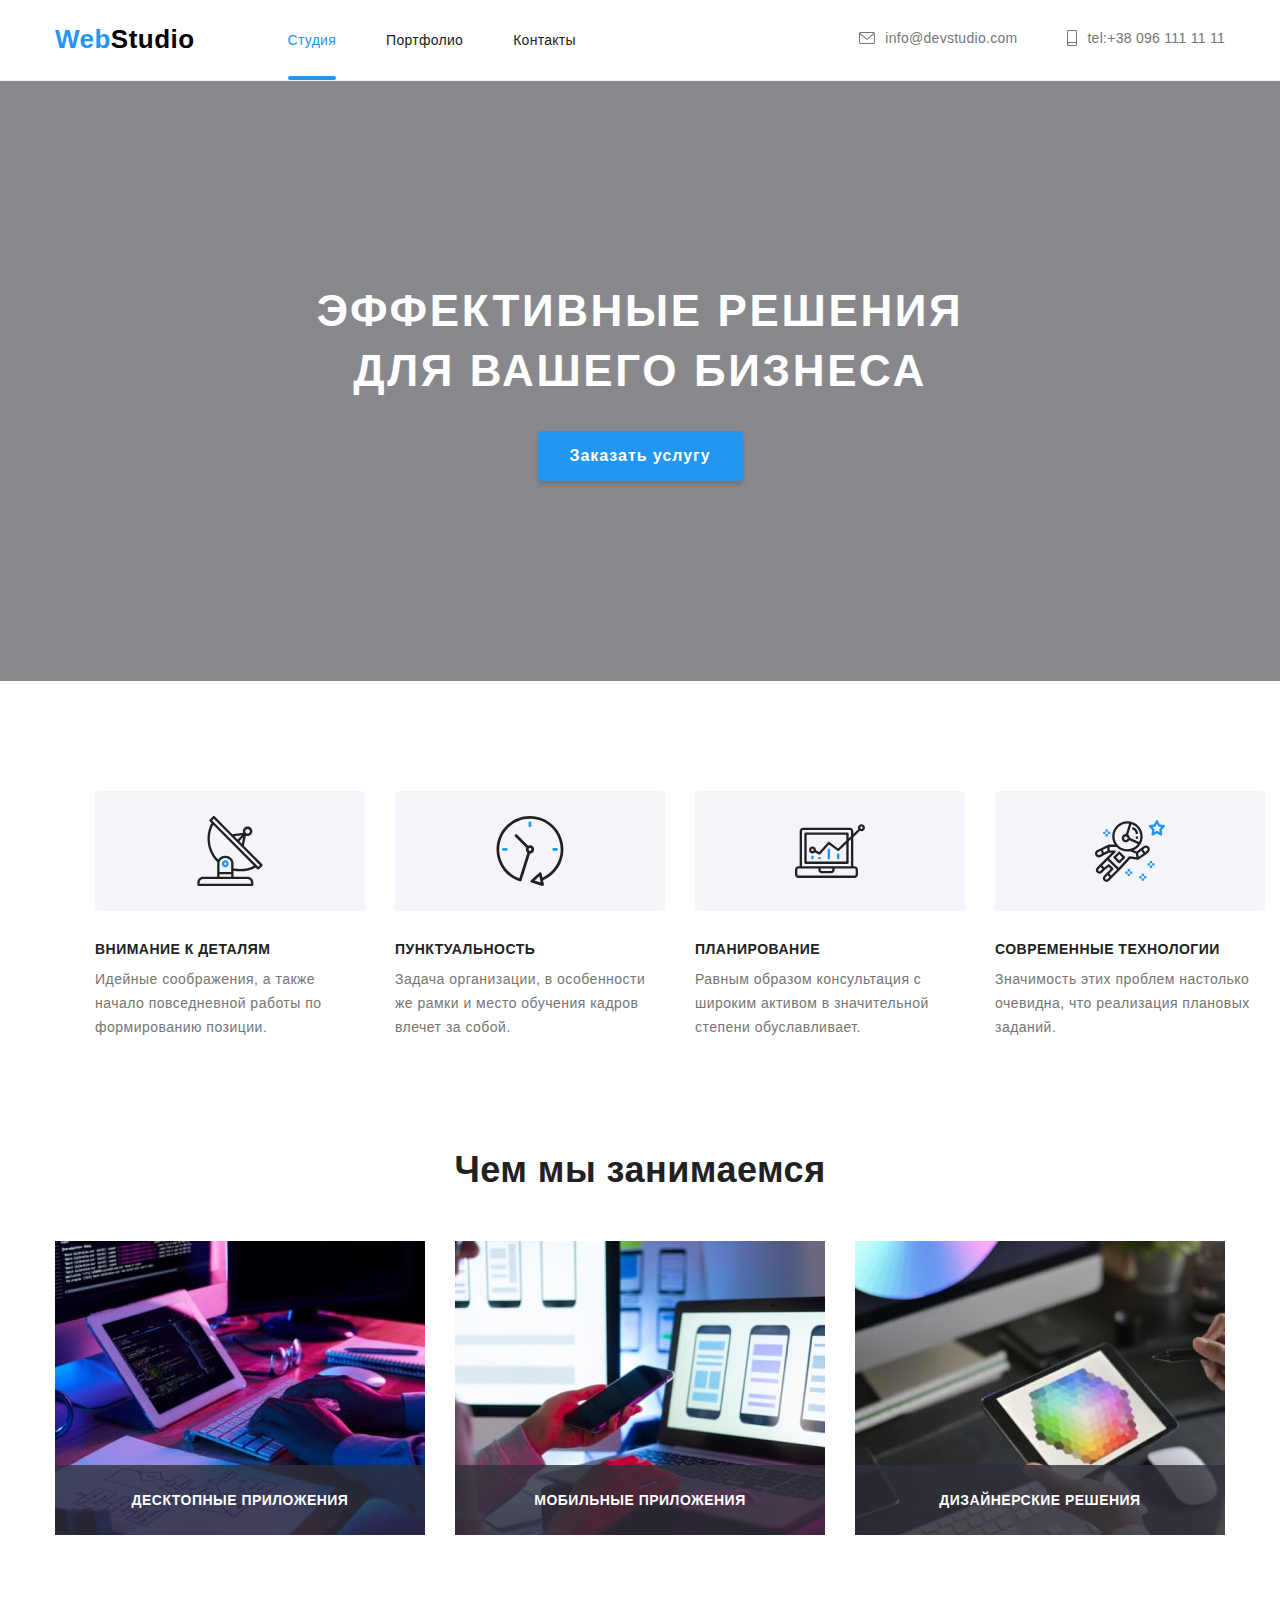
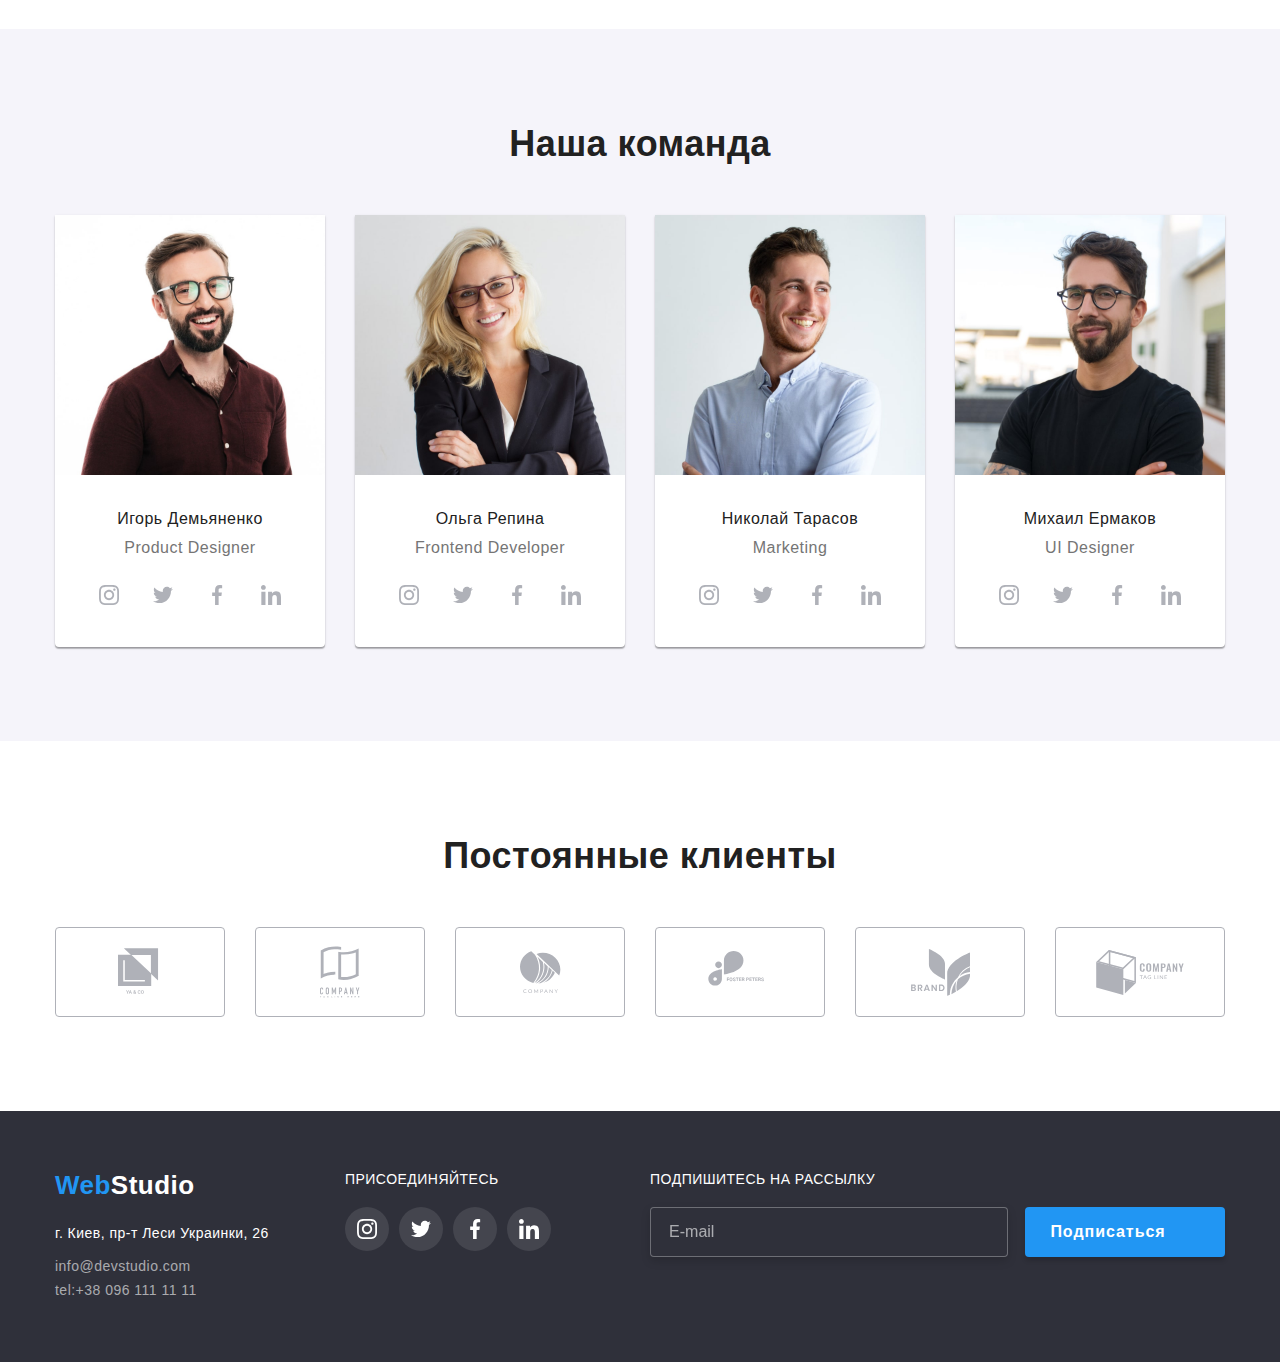
==== index.html @ be5fd486 "new repoz" ====
<!DOCTYPE html>
<html lang="ru">
<head>
    
    <meta charset="UTF-8">
    <meta name="viewport" content="width=device-width, initial-scale=1.0">
    <title>Document</title>
    <link rel="stylesheet" href="/css/main.min.css" />
    <link rel="stylesheet" href="https://cdnjs.com/libraries/modern-normalize" />
    <link rel="preconnect" href="https://fonts.gstatic.com">
    <link rel="preconnect" href="https://fonts.gstatic.com">
    <link href="https://fonts.googleapis.com/css2?family=Raleway:wght@700&family=Roboto:wght@400;500;700;900&display=swap"
        rel="stylesheet">
</head>
<body>
    <header>
        <!--Шапка сайта-->
        <div class="container main-nav">
        <nav class="nav">
        <a class="logo" href="index.html">Web<span class="logo__header">Studio</span></a>
            <ul class="nav__list">
                <li class="nav__item"> <a class="nav__link current" href="index.html">Студия</a> </li>
                <li class="nav__item"> <a class="nav__link" href="portfolio.html">Портфолио</a>  </li>
                <li class="nav__item"> <a class="nav__link" href="">Контакты</a> </li>
            </ul>
        </nav>
    
        <ul class="contacts__list">
            <li class="contacts__item"> 
                <a class="contacts__link" href="mailto:info@devstudio.com">
                  <svg class="contacts__icon" width="16" height="12">
                      <use href="images/symbol-defs.svg#icon-envelope"></use>
                  </svg>  
                    info@devstudio.com </a> 
            </li>

            <li class="contacts__item"> 
                <a class="contacts__link" href="tel:+380961111111"> 
                <svg class="contacts__icon" width="10" height="16">
                    <use href="images/symbol-defs.svg#icon-smartphone"></use>
                </svg>
                    tel:+38 096 111 11 11</a>
            </li>
        </ul>
        </div>
    </header>
<main>
    <!--блок герой-->
    <div class="overlay">
    <section class="hero__section" >
      <div class="container">
         <h1 class="hero__title"> Эффективные решения<br>для вашего бизнеса </h1>
        <button class="btn" type="button" data-modal-open> Заказать услугу </button>

        <!--Модальное окно-->

        <div class="backdrop is-hidden" data-modal>
            
            <div class="backdrop__modal">
                <button class="btn-close" type="button" data-modal-close>
                   <svg class="close-icon" width="30" height="30">
                       <use href="images/symbol-defs.svg#icon-close"></use>
                 </svg>
                </button>
            <form class="form__modal">
                <p class="form__title">Оставьте свои данные, мы вам перезвоним</p>

                <div class="form__field">
                    <label for="user_name" class="form__label">
                        <span class="text-label">Имя</span>
                    <div class="form-__svg">
                        <input type="text" name="username" id="user_name" class="form__input" />
                        <svg class="form__icon" width="18" height="18">
                             <use href="images/symbol-defs.svg#icon-person-black"></use>
                        </svg>
                    </div>
                    </label>
                </div>

                <div class="form__field">
                    <label for="user_phone" class="form__label">
                    <span class="text-label">Телефон</span>
                    <div class="form__svg">
                    <input type="tel" name="phone_number" id="user_phone" class="form__input" />
                        <svg class="form__icon" width="18" height="18">
                             <use href="images/symbol-defs.svg#icon-phone-black"></use>
                        </svg>
                    </div>
                    </label>
                </div>

                <div class="form__field">
                    <label for="user_email" class="form__label">
                        <span class="text-label">Почта</span>
                    <div class="form__svg">
                    <input type="email" name="email" id="user_email" class="form__input" />
                        <svg class="form__icon" width="18" height="18">
                            <use href="images/symbol-defs.svg#icon-email-black"></use>
                        </svg>
                    </div>
                    </label>

                </div>

                <div class="form__field" >
                    <label class="form__label">
                        <span class="text-label">Комментарий</span>
                    <textarea class="form__area" name="comment" placeholder="Введите текст"></textarea>
                    </label>
                </div>

                <div class="checkbox-form">
                    
                    <label class="check-label"> 
                    <input class="old-checkbox visually-hidden" type="checkbox" />
                    <div class="check-icon"></div>
                    Соглашаюсь с рассылкой и принимаю
                    <a class="link-agree" href="">Условия договора</a>
                    </label>
                </div>

                    <button class="btn-send" type="button">Отправить</button>
                    
            </form>
                
            </div>
            
        </div>


    </div>
    </section>
    </div>
    <section class="our-pluses__section">
        <!--Наши преимущества-->
        <div class="container">
        <h2 class="our-pluses__title visually-hidden">Наши преимущества</h2>
        <!--Нет на макете, будет потом скрыт-->
        <ul class="our-pluses__list">
            <li class="our-pluses__item">
               <div class="ground-of-icons">
                <svg class="icons-of-pluses">
                    <use href="images/symbol-defs.svg#icon-antenna-1"> </use>
                </svg>
            </div>
                <h3 class="our-pluses__title">Внимание к деталям</h3>
                <p class="our-pluses__description"> Идейные соображения, а также начало повседневной работы по формированию позиции. </p>
            </li>
            <li class="our-pluses__item">
                <div class="ground-of-icons">
                <svg class="icons-of-pluses">
                    <use href="images/symbol-defs.svg#icon-clock-1"> </use>
                </svg>
                </div>
                <h3 class="our-pluses__title">Пунктуальность</h3>
                <p class="our-pluses__description">Задача организации, в особенности же рамки и место обучения кадров влечет за собой.</p>
            </li>
            <li class="our-pluses__item">
                <div class="ground-of-icons">
                <svg class="icons-of-pluses">
                    <use href="images/symbol-defs.svg#icon-diagram-1"> </use>
                </svg>
                </div>
                <h3 class="our-pluses__title">Планирование</h3>
                <p class="our-pluses__description">Равным образом консультация с широким активом в значительной степени обуславливает.</p>
            </li>
            <li class="our-pluses__item">
                <div class="ground-of-icons">
                <svg class="icons-of-pluses">
                    <use href="images/symbol-defs.svg#icon-astronaut-1"> </use>
                </svg>
                </div>
                <h3 class="our-pluses__title">Современные технологии</h3>
                <p class="our-pluses__description">Значимость этих проблем настолько очевидна, что реализация плановых заданий.</p>
            </li>
        </ul>
        </div>
    </section>

    <!--Чем мы занимаемся-->
    <section class="we-do__block">
        <div class="container"> 
        <h2 class="we-do__title">Чем мы занимаемся</h2>
        <ul class="we-do__list">
            <li class="we-do__item">
                <div class="we-do__picture">
                <img src="images/box1-min.jpg" 
                alt="человек вводит алгоритм на планшете"
                width="370" />
                <p class="we-do__text">Десктопные приложения</p>
                </div>
            </li>
            <li class="we-do__item">
                <div class="we-do__picture">
                <img src="images/box2-min.jpg" 
                alt="человек держит смартфон"
                width="370" />
                <p class="we-do__text">Мобильные приложения</p>
                </div>
            </li>
            <li class="we-do__item">
                <div class="we-do__picture">
                <img src="images/box3-min.jpg" 
                alt="человек подбирает цветовую палитру на планшете"
                width="370" />
                <p class="we-do__text">Дизайнерские решения</p>
                </div>
            </li>
        </ul>
        </div>
    </section>

<!--Наша команда-->
    <section class="comands">
        <div class="container">
        <h2 class="comands__title">Наша команда</h2>
        <ul class="comands__list">
            <li class="comands__item">
                <div class="comands-card">
                <img 
                src="images/team_card1-min.jpg" 
                alt="сотрудник №1 мужчина в очках и в рубашке"
                width="270"/>
                <h3 class="comands-card__name">Игорь Демьяненко</h3>
                <p class="comands-card__profession">Product Designer</p>
                
              
                <ul class="team-link__list">
                    <li class="team-link__item">
                        <a class="team-link__link" href="">
                            <svg class="team-link__img">
                                <use href="images/symbol-defs.svg#icon-instagram-2"></use>
                            </svg>
                        </a>
                    </li>

                    <li class="team-link__item">
                        <a class="team-link__link" href="">
                            <svg class="team-link__img">
                                <use href="images/symbol-defs.svg#icon-twitter-1"></use>
                            </svg>
                        </a>

                    </li>

                    <li class="team-link__item">
                        <a class="team-link__link" href="">
                            <svg class="team-link__img">
                                <use href="images/symbol-defs.svg#icon-facebook-1"></use>
                            </svg>
                        </a>

                    </li>

                    <li class="team-link__item">
                        <a class="team-link__link" href="">
                            <svg class="team-link__img">
                                <use href="images/symbol-defs.svg#icon-linkedin-1"></use>
                            </svg>
                        </a>

                    </li>

                </ul>

              
                </div>
            </li>
            <li class="comands__item">
                <div class="comands-card">
                <img 
                src="images/team_card2-min.jpg" 
                alt="сотрудник №2 женщина в очках и в пиджаке" 
                width="270"/>
                <h3 class="comands-card__name">Ольга Репина</h3>
                <p class="comands-card__profession">Frontend Developer</p>

                <ul class="team-link__list">
                    <li class="team-link__item">
                        <a class="team-link__link" href="">
                            <svg class="team-link__img">
                                <use href="images/symbol-defs.svg#icon-instagram-2"></use>
                            </svg>
                        </a>
                    </li>
                
                    <li class="team-link__item">
                        <a class="team-link__link" href="">
                            <svg class="team-link__img">
                                <use href="images/symbol-defs.svg#icon-twitter-1"></use>
                            </svg>
                        </a>
                
                    </li>
                
                    <li class="team-link__item">
                        <a class="team-link__link" href="">
                            <svg class="team-link__img">
                                <use href="images/symbol-defs.svg#icon-facebook-1"></use>
                            </svg>
                        </a>
                
                    </li>
                
                    <li class="team-link__item">
                        <a class="team-link__link" href="">
                            <svg class="team-link__img">
                                <use href="images/symbol-defs.svg#icon-linkedin-1"></use>
                            </svg>
                        </a>
                
                    </li>
                
                </ul>

                </div>
            </li>
            <li class="comands__item">
                <div class="comands-card">
                <img 
                src="images/team_card3-min.jpg" 
                alt="сотрудник №3 мужчина в рубашке"
                width="270"/>           
                <h3 class="comands-card__name">Николай Тарасов</h3>
                <p class="comands-card__profession">Marketing</p>

                <ul class="team-link__list">
                    <li class="team-link__item">
                        <a class="team-link__link" href="">
                            <svg class="team-link__img">
                                <use href="images/symbol-defs.svg#icon-instagram-2"></use>
                            </svg>
                        </a>
                    </li>
                
                    <li class="team-link__item">
                        <a class="team-link__link" href="">
                            <svg class="team-link__img">
                                <use href="images/symbol-defs.svg#icon-twitter-1"></use>
                            </svg>
                        </a>
                
                    </li>
                
                    <li class="team-link__item">
                        <a class="team-link__link" href="">
                            <svg class="team-link__img">
                                <use href="images/symbol-defs.svg#icon-facebook-1"></use>
                            </svg>
                        </a>
                
                    </li>
                
                    <li class="team-link__item">
                        <a class="team-link__link" href="">
                            <svg class="team-link__img">
                                <use href="images/symbol-defs.svg#icon-linkedin-1"></use>
                            </svg>
                        </a>
                
                    </li>
                
                </ul>

                </div>
            </li>
            <li class="comands__item">
                <div class="comands-card">
                <img src="images/team_card4-min.jpg" 
                alt="сотрудник №4 мужчина в очках и в футболке"
                width="270"/>
                <h3 class="comands-card__name">Михаил Ермаков</h3>
                <p class="comands-card__profession">UI Designer</p>

                <ul class="team-link__list">
                    <li class="team-link__item">
                        <a class="team-link__link" href="">
                            <svg class="team-link__img">
                                <use href="images/symbol-defs.svg#icon-instagram-2"></use>
                            </svg>
                        </a>
                    </li>
                
                    <li class="team-link__item">
                        <a class="team-link__link" href="">
                            <svg class="team-link__img">
                                <use href="images/symbol-defs.svg#icon-twitter-1"></use>
                            </svg>
                        </a>
                
                    </li>
                
                    <li class="team-link__item">
                        <a class="team-link__link" href="">
                            <svg class="team-link__img">
                                <use href="images/symbol-defs.svg#icon-facebook-1"></use>
                            </svg>
                        </a>
                
                    </li>
                
                    <li class="team-link__item">
                        <a class="team-link__link" href="">
                            <svg class="team-link__img">
                                <use href="images/symbol-defs.svg#icon-linkedin-1"></use>
                            </svg>
                        </a>
                
                    </li>
                
                </ul>

                </div>
            </li>
        </ul>
        </div>
    </section>

<!--Постоянные клиенты-->

<section class="clients" >
    <div class="container">
    <h2 class="clients__title">Постоянные клиенты</h2> 
        <ul class="clients__list">
            <li class="clients__type">
                <a class="clients__link" href="">
                    <svg class="clients__icon" width="44.27" height="49.23">
                    <use href="images/symbol-defs.svg#icon-logo-1" ></use>
                    </svg>
                </a>
            </li>

            <li class="clients__type">
                <a class="clients__link" href="">
                    <svg class="clients__icon"  width="40" height="52">
                        <use href="images/symbol-defs.svg#icon-logo-2"></use>
                    </svg>
                </a>
            </li>

            <li class="clients__type">
                <a class="clients__link" href="">
                    <svg class="clients__icon" width="41" height="42.6">
                        <use href="images/symbol-defs.svg#icon-logo-3"></use>
                    </svg>
                </a>
            </li>

            <li class="clients__type">
                <a class="clients__link" href="">
                    <svg class="clients__icon" width="79.66" height="42.02">
                        <use href="images/symbol-defs.svg#icon-logo-4"></use>
                    </svg>
                </a>
            </li>

            <li class="clients__type">
                <a class="clients__link" href="">
                    <svg class="clients__icon" width="59" height="47">
                        <use href="images/symbol-defs.svg#icon-logo-5"></use>
                    </svg>
                </a>
            </li>

            <li class="clients__type">
                <a class="clients__link" href="">
                    <svg class="clients__icon" width="88.48" height="45.44">
                        <use href="images/symbol-defs.svg#icon-logo-6"></use>
                    </svg>
                </a>
            </li>
        </ul>
    </div>
</section>


</main>

<footer class="block-foot">
<div class="container">
    <div class="block-foot__general">
    <div class="block-foot__general1">
        <div class="footer-contacts">
        <a class="logo" href="index.html">Web<span class="logo__footer">Studio</span></a>
        <ul class="footer-contacts__list">
            <li>
            <address class="footer-contacts__address"> г. Киев, пр-т Леси Украинки, 26 </address>
            </li>
            <li> <a class="footer-contacts__item" href="mailto:info@devstudio.com"> info@devstudio.com </a> </li>
            <li> <a class="footer-contacts__item" href="tel:+380961111111"> tel:+38 096 111 11 11 </a> </li>
        </ul>
        </div>
    </div>
   
    <!--добавление блока соц. сети-->


    <div class="block-foot__general2">
    
        
        <h2 class="block-foot__title">Присоединяйтесь</h2>
        
        <ul class="block-foot__list">
            <li class="block-foot__item">
                <a class="block-foot__link" href="">
                <svg class="block-foot__img">
                    <use href="images/symbol-defs.svg#icon-instagram-2"></use>
                </svg>
                </a>
            </li>

            <li class="block-foot__item">
                <a class="block-foot__link" href="">
                <svg class="block-foot__img">
                    <use href="images/symbol-defs.svg#icon-twitter-1"></use>
                </svg>
                </a>
            </li>

            <li class="block-foot__item">
                <a class="block-foot__link"  href="">
                <svg class="block-foot__img">
                    <use href="images/symbol-defs.svg#icon-facebook-1"></use>
                </svg>
                </a>
            </li>

            <li class="block-foot__item">
                <a class="block-foot__link" href="">
                <svg class="block-foot__img">
                    <use href="images/symbol-defs.svg#icon-linkedin-1"></use>
                </svg>
                </a>
            </li>
        </ul>
    
    </div>
  
    <!--Добавление блока Подпишитесь на рассылку-->

    <div class="block-foot__general3">
        <h2 class="block-foot__title">Подпишитесь на рассылку</h2>
        <form>
            <label for="mail">
                <input class="block-foot__form" type="email" name="email" placeholder="E-mail"/>
            </label>
            <button class="foot-btn" type="button">Подписаться</button>
        </form>

    </div>


    </div>
</div>
</footer>
<script src="./js/modal.js"></script>   
</body>
</html>
---- css/main.min.css ----
/*! modern-normalize v1.0.0 | MIT License | https://github.com/sindresorhus/modern-normalize */*,*::before,*::after{-webkit-box-sizing:border-box;box-sizing:border-box}:root{-moz-tab-size:4;-o-tab-size:4;tab-size:4}html{line-height:1.15;-webkit-text-size-adjust:100%}body{margin:0}body{font-family:system-ui,-apple-system,"Segoe UI",Roboto,Helvetica,Arial,sans-serif,"Apple Color Emoji","Segoe UI Emoji"}hr{height:0;color:inherit}abbr[title]{-webkit-text-decoration:underline dotted;text-decoration:underline dotted}b,strong{font-weight:bolder}code,kbd,samp,pre{font-family:ui-monospace,
 SFMono-Regular,
 Consolas,
 'Liberation Mono',
 Menlo,
 monospace;font-size:1em}small{font-size:80%}sub,sup{font-size:75%;line-height:0;position:relative;vertical-align:baseline}sub{bottom:-0.25em}sup{top:-0.5em}table{text-indent:0;border-color:inherit}button,input,optgroup,select,textarea{font-family:inherit;font-size:100%;line-height:1.15;margin:0}button,select{text-transform:none}button,[type='button'],[type='reset'],[type='submit']{-webkit-appearance:button}::-moz-focus-inner{border-style:none;padding:0}:-moz-focusring{outline:1px dotted ButtonText}:-moz-ui-invalid{box-shadow:none}legend{padding:0}progress{vertical-align:baseline}::-webkit-inner-spin-button,::-webkit-outer-spin-button{height:auto}[type='search']{-webkit-appearance:textfield;outline-offset:-2px}::-webkit-search-decoration{-webkit-appearance:none}::-webkit-file-upload-button{-webkit-appearance:button;font:inherit}summary{display:list-item}@font-face{font-family:'Roboto';font-style:normal;font-weight:400;src:url("../fonts/roboto-v20-latin-regular.eot");src:local(""),url("../fonts/roboto-v20-latin-regular.eot?#iefix") format("embedded-opentype"),url("../fonts/roboto-v20-latin-regular.woff2") format("woff2"),url("../fonts/roboto-v20-latin-regular.woff") format("woff"),url("../fonts/roboto-v20-latin-regular.ttf") format("truetype"),url("../fonts/roboto-v20-latin-regular.svg#Roboto") format("svg")}@font-face{font-family:'Roboto';font-style:normal;font-weight:500;src:url("../fonts/roboto-v20-latin-500.eot");src:local(""),url("../fonts/roboto-v20-latin-500.eot?#iefix") format("embedded-opentype"),url("../fonts/roboto-v20-latin-500.woff2") format("woff2"),url("../fonts/roboto-v20-latin-500.woff") format("woff"),url("../fonts/roboto-v20-latin-500.ttf") format("truetype"),url("../fonts/roboto-v20-latin-500.svg#Roboto") format("svg")}@font-face{font-family:'Roboto';font-style:normal;font-weight:700;src:url("../fonts/roboto-v20-latin-700.eot");src:local(""),url("../fonts/roboto-v20-latin-700.eot?#iefix") format("embedded-opentype"),url("../fonts/roboto-v20-latin-700.woff2") format("woff2"),url("../fonts/roboto-v20-latin-700.woff") format("woff"),url("../fonts/roboto-v20-latin-700.ttf") format("truetype"),url("../fonts/roboto-v20-latin-700.svg#Roboto") format("svg")}@font-face{font-family:'Roboto';font-style:normal;font-weight:900;src:url("../fonts/roboto-v20-latin-900.eot");src:local(""),url("../fonts/roboto-v20-latin-900.eot?#iefix") format("embedded-opentype"),url("../fonts/roboto-v20-latin-900.woff2") format("woff2"),url("../fonts/roboto-v20-latin-900.woff") format("woff"),url("../fonts/roboto-v20-latin-900.ttf") format("truetype"),url("../fonts/roboto-v20-latin-900.svg#Roboto") format("svg")}@font-face{font-family:'Raleway';font-style:normal;font-weight:400;src:url("../fonts/raleway-v19-latin-regular.eot");src:local(""),url("../fonts/raleway-v19-latin-regular.eot?#iefix") format("embedded-opentype"),url("../fonts/raleway-v19-latin-regular.woff2") format("woff2"),url("../fonts/raleway-v19-latin-regular.woff") format("woff"),url("../fonts/raleway-v19-latin-regular.ttf") format("truetype"),url("../fonts/raleway-v19-latin-regular.svg#Raleway") format("svg")}@font-face{font-family:'Raleway';font-style:normal;font-weight:700;src:url("../fonts/raleway-v19-latin-700.eot");src:local(""),url("../fonts/raleway-v19-latin-700.eot?#iefix") format("embedded-opentype"),url("../fonts/raleway-v19-latin-700.woff2") format("woff2"),url("../fonts/raleway-v19-latin-700.woff") format("woff"),url("../fonts/raleway-v19-latin-700.ttf") format("truetype"),url("../fonts/raleway-v19-latin-700.svg#Raleway") format("svg")}.main-nav,.nav,.we-do__block .we-do__list,.comands__list,.team-link__list,.team-link__list .team-link__link,.clients .clients__link,.block-foot__list .block-foot__link{display:-webkit-box;display:-ms-flexbox;display:flex;-webkit-box-align:center;-ms-flex-align:center;align-items:center}.our-pluses__section__list,.we-do__block .we-do__list,.comands__list,.clients__list,.block-foot__list,.portfolio__section .studio-projects__list{margin:0;padding:0}body,.form__area::-webkit-input-placeholder,.block-foot__form::-webkit-input-placeholder{font-family:Roboto,sans-serif;font-style:normal;font-weight:normal}body,.form__area:-ms-input-placeholder,.block-foot__form:-ms-input-placeholder{font-family:Roboto,sans-serif;font-style:normal;font-weight:normal}body,.form__area::-ms-input-placeholder,.block-foot__form::-ms-input-placeholder{font-family:Roboto,sans-serif;font-style:normal;font-weight:normal}body,.form__area::placeholder,.block-foot__form::placeholder{font-family:Roboto,sans-serif;font-style:normal;font-weight:normal}.btn-send,.foot-btn{width:200px;height:50px;border-radius:4px;letter-spacing:0.06em;font-size:16px;line-height:30px}.team-link__list .team-link__img,.block-foot__list .block-foot__img{width:20px;height:20px}.we-do__block .we-do__title,.comands__title,.clients__title{font-weight:bold;font-size:36px;line-height:42px;text-align:center;color:#212121;margin:0;padding-bottom:50px}.block-foot__general2 .block-foot__title,.block-foot__general3 .block-foot__title{font-weight:normal;font-size:14px;line-height:16px;text-transform:uppercase;color:#fff;margin:0;padding-bottom:20px}body{background-color:#fff;color:#757575;letter-spacing:.03em;margin:0}.container{width:1200px;margin-left:auto;margin-right:auto;padding:0 15px;-webkit-box-sizing:border-box;box-sizing:border-box}.visually-hidden{position:absolute;clip:rect(0 0 0 0);width:1px;height:1px;margin:-1px}ul,a{list-style:none;text-decoration:none}header{border-bottom:1px solid #ececec}li{margin:0}img{display:blok;max-width:100%;height:auto}.logo,.logo__header,.logo__footer{font-family:Raleway,sans-serif;font-weight:bold;font-size:26px;color:#2196f3}.logo__header{color:#000}.logo__footer{color:#fff}.nav__list{display:-webkit-box;display:-ms-flexbox;display:flex;margin:0 0 0 93px;padding-left:0}.nav__list .nav__item:not(:last-child){margin-right:50px}.nav__list .nav__link{display:block;font-weight:500;font-size:14px;line-height:16px;letter-spacing:0.02em;color:#212121;padding:32px 0;-webkit-transition:-webkit-transform 250ms cubic-bezier(0.4, 0, 0.2, 1);transition:-webkit-transform 250ms cubic-bezier(0.4, 0, 0.2, 1);transition:transform 250ms cubic-bezier(0.4, 0, 0.2, 1);transition:transform 250ms cubic-bezier(0.4, 0, 0.2, 1), -webkit-transform 250ms cubic-bezier(0.4, 0, 0.2, 1);-webkit-transition-property:background-color;transition-property:background-color}.nav__list .nav__link:hover,.nav__list .nav__link:focus,.nav__list .nav__link:active,.nav__list .nav__link.current{color:#2196f3}.nav__link{display:inline-block;position:relative;text-decoration:none;-webkit-transition:-webkit-transform 250ms cubic-bezier(0.4, 0, 0.2, 1);transition:-webkit-transform 250ms cubic-bezier(0.4, 0, 0.2, 1);transition:transform 250ms cubic-bezier(0.4, 0, 0.2, 1);transition:transform 250ms cubic-bezier(0.4, 0, 0.2, 1), -webkit-transform 250ms cubic-bezier(0.4, 0, 0.2, 1);-webkit-transition-property:background-color;transition-property:background-color}.nav__link:hover::before,.nav__link:focus::before,.nav__link:active:before,.nav__link.current::before{display:block;position:absolute;content:"";width:100%;height:4px;top:76px;background:#2196f3;border-radius:2px}.contacts__list{display:-webkit-box;display:-ms-flexbox;display:flex;margin-left:auto;margin-top:0;margin-bottom:0}.contacts__list .contacts__link{display:-webkit-inline-box;display:-ms-inline-flexbox;display:inline-flex;-webkit-box-pack:center;-ms-flex-pack:center;justify-content:center;-webkit-box-align:center;-ms-flex-align:center;align-items:center}.contacts__list .contacts__icon{padding:0;margin-right:10px;fill:currentColor}.contacts__list .contacts__link{color:#757575;font-weight:500;font-size:14px;line-height:16px;letter-spacing:0.02em;-webkit-transition:-webkit-transform 250ms cubic-bezier(0.4, 0, 0.2, 1);transition:-webkit-transform 250ms cubic-bezier(0.4, 0, 0.2, 1);transition:transform 250ms cubic-bezier(0.4, 0, 0.2, 1);transition:transform 250ms cubic-bezier(0.4, 0, 0.2, 1), -webkit-transform 250ms cubic-bezier(0.4, 0, 0.2, 1);-webkit-transition-property:background-color;transition-property:background-color}.contacts__list .contacts__item+.contacts__item{margin-left:50px}.contacts__list .contacts__link:hover,.contacts__list .contacts__link:focus{color:#2196f3}.overlay{height:600px;max-width:1600px;margin-left:auto;margin-right:auto;background-color:#c4c4c4;background-image:-webkit-gradient(linear, left top, right top, from(rgba(47,48,58,0.4)), to(rgba(47,48,58,0.4))),url(images/img-min.jpg),url(images/img-overlay-min.jpg);background-image:linear-gradient(to right, rgba(47,48,58,0.4), rgba(47,48,58,0.4)),url(images/img-min.jpg),url(images/img-overlay-min.jpg);background-repeat:no-repeat;background-size:cover;background-position:center}.backdrop{position:fixed;top:0;left:0;width:100%;height:100%;background-color:rgba(0,0,0,0.2);opacity:1;z-index:1}.backdrop.is-hidden{opacity:0;pointer-events:none}.backdrop__modal{position:absolute;top:50%;left:50%;-webkit-transform:translate(-50%, -50%);transform:translate(-50%, -50%);margin:auto;padding:auto;width:528px;height:581px;background-color:#fff}.btn-close{float:right;padding:0;background-color:#fff;border:none;-webkit-transition:-webkit-transform 250ms cubic-bezier(0.4, 0, 0.2, 1);transition:-webkit-transform 250ms cubic-bezier(0.4, 0, 0.2, 1);transition:transform 250ms cubic-bezier(0.4, 0, 0.2, 1);transition:transform 250ms cubic-bezier(0.4, 0, 0.2, 1), -webkit-transform 250ms cubic-bezier(0.4, 0, 0.2, 1);-webkit-transition-property:fill;transition-property:fill}.btn-close .close-icon{margin-top:8px;margin-right:8px;background:#fff}.btn-close:focus,.btn-close:hover{fill:#2196f3;cursor:pointer}.form__title{width:448px;height:23px;font-weight:bold;font-size:20px;line-height:23px;text-align:center;color:#212121;margin:40px 40px 12px;padding:0}.form__field{display:inline-block;position:relative;padding:0;margin:0px 40px 10px;-webkit-transition:-webkit-transform 250ms cubic-bezier(0.4, 0, 0.2, 1);transition:-webkit-transform 250ms cubic-bezier(0.4, 0, 0.2, 1);transition:transform 250ms cubic-bezier(0.4, 0, 0.2, 1);transition:transform 250ms cubic-bezier(0.4, 0, 0.2, 1), -webkit-transform 250ms cubic-bezier(0.4, 0, 0.2, 1)}.form__label{display:block}.form__input{width:448px;height:40px;border:1px solid rgba(33,33,33,0.2);-webkit-box-sizing:border-box;box-sizing:border-box;border-radius:4px;-webkit-transition:-webkit-transform 250ms cubic-bezier(0.4, 0, 0.2, 1);transition:-webkit-transform 250ms cubic-bezier(0.4, 0, 0.2, 1);transition:transform 250ms cubic-bezier(0.4, 0, 0.2, 1);transition:transform 250ms cubic-bezier(0.4, 0, 0.2, 1), -webkit-transform 250ms cubic-bezier(0.4, 0, 0.2, 1);-webkit-transition-property:border;transition-property:border;padding-left:42px}.form__input:focus,.form__input:hover{border:1px solid #2196f3;outline:none}.form__input:focus+.form__icon,.form__input:hover+.form__icon,.form__icon:focus,.form__icon:hover{fill:#2196f3}.form__svg{position:relative}.form__icon{display:inline-block;position:absolute;top:50%;left:12px;-webkit-transform:translateY(-50% 50%);transform:translateY(-50% 50%);-webkit-transition:-webkit-transform 250ms cubic-bezier(0.4, 0, 0.2, 1);transition:-webkit-transform 250ms cubic-bezier(0.4, 0, 0.2, 1);transition:transform 250ms cubic-bezier(0.4, 0, 0.2, 1);transition:transform 250ms cubic-bezier(0.4, 0, 0.2, 1), -webkit-transform 250ms cubic-bezier(0.4, 0, 0.2, 1);-webkit-transition-property:fill;transition-property:fill}.text-label{width:25px;height:14px;font-size:12px;line-height:14px;letter-spacing:0.01em;color:#757575;float:left;padding-bottom:4px}.form__area{width:448px;height:120px;border:1px solid rgba(33,33,33,0.2);-webkit-box-sizing:border-box;box-sizing:border-box;border-radius:4px;resize:none;-webkit-transition:-webkit-transform 250ms cubic-bezier(0.4, 0, 0.2, 1);transition:-webkit-transform 250ms cubic-bezier(0.4, 0, 0.2, 1);transition:transform 250ms cubic-bezier(0.4, 0, 0.2, 1);transition:transform 250ms cubic-bezier(0.4, 0, 0.2, 1), -webkit-transform 250ms cubic-bezier(0.4, 0, 0.2, 1);-webkit-transition-property:border;transition-property:border}.form__area:hover,.form__area:focus{border:1px solid #2196f3;outline:none}.form__area::-webkit-input-placeholder{width:416px;height:96px;padding-top:12px;padding-left:16px;font-size:12px;line-height:14px;letter-spacing:0.01em;color:rgba(117,117,117,0.5)}.form__area:-ms-input-placeholder{width:416px;height:96px;padding-top:12px;padding-left:16px;font-size:12px;line-height:14px;letter-spacing:0.01em;color:rgba(117,117,117,0.5)}.form__area::-ms-input-placeholder{width:416px;height:96px;padding-top:12px;padding-left:16px;font-size:12px;line-height:14px;letter-spacing:0.01em;color:rgba(117,117,117,0.5)}.form__area::placeholder{width:416px;height:96px;padding-top:12px;padding-left:16px;font-size:12px;line-height:14px;letter-spacing:0.01em;color:rgba(117,117,117,0.5)}.checkbox-form{position:relative;margin-top:20px;margin-bottom:30px}.check-label{display:inline-block;font-size:14px;line-height:24px;color:#757575;margin-left:18px}.link-agree{font-size:14px;line-height:24px;-webkit-text-decoration-line:underline;text-decoration-line:underline;color:#2196f3}.check-icon{display:inline-block;width:16px;height:15px;border:2px solid #212121;border-radius:2px;position:absolute;left:0px;top:50%;-webkit-transform:translateY(-50%);transform:translateY(-50%);margin-left:44px;cursor:pointer}.old-checkbox:checked+.check-icon{border:2px solid #2196f3;background-color:#2196f3;background-image:url("/images/icon-check.svg");background-size:contain;background-repeat:no-repeat;background-origin:border-box}.old-checkbox:checked ~ .form-field{-webkit-transform:translateX(20px);transform:translateX(20px)}.btn-send{margin-bottom:40px;font-weight:bold;color:#fff;background:#2196f3;-webkit-box-shadow:0px 4px 4px rgba(0,0,0,0.15);box-shadow:0px 4px 4px rgba(0,0,0,0.15);border:none;-webkit-transition:-webkit-transform 250ms cubic-bezier(0.4, 0, 0.2, 1);transition:-webkit-transform 250ms cubic-bezier(0.4, 0, 0.2, 1);transition:transform 250ms cubic-bezier(0.4, 0, 0.2, 1);transition:transform 250ms cubic-bezier(0.4, 0, 0.2, 1), -webkit-transform 250ms cubic-bezier(0.4, 0, 0.2, 1);-webkit-transition-property:cursor;transition-property:cursor}.btn-send:focus,.btn-send:hover{cursor:pointer}.hero__section{text-align:center;-webkit-box-align:center;-ms-flex-align:center;align-items:center;padding-top:200px;padding-bottom:200px}.hero__section .hero__title{font-weight:900;font-size:44px;line-height:60px;letter-spacing:0.06em;text-transform:uppercase;color:#fff;text-align:center;-webkit-box-align:center;-ms-flex-align:center;align-items:center;margin:0}.btn{font-weight:bold;font-size:16px;line-height:30px;display:inline-block;letter-spacing:0.06em;background-color:#2196f3;color:#fff;cursor:pointer;padding:10px 32px;margin-top:30px;margin-right:0;border-style:none;outline:none;-webkit-box-shadow:0px 4px 4px rgba(0,0,0,0.15);box-shadow:0px 4px 4px rgba(0,0,0,0.15);border-radius:4px}.our-pluses__section .our-pluses__list{display:-webkit-box;display:-ms-flexbox;display:flex}.our-pluses__section{padding:94px 0}.our-pluses__section .our-pluses__list .our-pluses__item:not(:last-child){margin-right:30px}.our-pluses__section__item{width:270px}.our-pluses__section .our-pluses__title{font-weight:bold;font-size:14px;line-height:16px;text-transform:uppercase;color:#212121;padding-bottom:10px;margin:0}.our-pluses__section .our-pluses__description{font-size:14px;line-height:24px;color:#757575;margin:0}.our-pluses__section .ground-of-icons{display:-webkit-inline-box;display:-ms-inline-flexbox;display:inline-flex;width:270px;height:120px;background-color:#f5f4fa;border-radius:4px;-webkit-box-align:center;-ms-flex-align:center;align-items:center;-webkit-box-pack:center;-ms-flex-pack:center;justify-content:center;margin-bottom:30px}.our-pluses__section .ground-of-icons .icons-of-pluses{width:70px;height:70px}.we-do__block{padding:0 0 94px 0}.we-do__block .we-do__list .we-do__item:not(:last-child){margin-right:30px}.we-do__block .we-do__picture{display:-webkit-box;display:-ms-flexbox;display:flex;position:relative;overflow:hidden}.we-do__block .we-do__picture>.we-do__text{position:absolute;bottom:0;left:0;margin:0;display:-webkit-inline-box;display:-ms-inline-flexbox;display:inline-flex;-webkit-box-pack:center;-ms-flex-pack:center;justify-content:center;-webkit-box-align:center;-ms-flex-align:center;align-items:center;width:370px;height:70px;font-weight:bold;font-size:14px;line-height:16px;text-align:center;text-transform:uppercase;background-color:rgba(47,48,58,0.8);color:#fff}.comands{display:-webkit-box;display:-ms-flexbox;display:flex;background-color:#f5f4fa;padding:94px 0}.comands .comands__list .comands__item:not(:last-child){margin-right:30px}.comands-card{background:#fff;-webkit-box-shadow:0px 1px 3px rgba(0,0,0,0.12),0px 1px 1px rgba(0,0,0,0.14),0px 2px 1px rgba(0,0,0,0.2);box-shadow:0px 1px 3px rgba(0,0,0,0.12),0px 1px 1px rgba(0,0,0,0.14),0px 2px 1px rgba(0,0,0,0.2);border-radius:0px 0px 4px 4px}.comands-card__name{font-weight:500;font-size:16px;line-height:19px;color:#212121;text-align:center;padding-top:30px;margin:0}.comands-card__profession{font-size:16px;line-height:19px;color:#757575;text-align:center;padding:10px 0 16px;margin:0}.team-link__list{-webkit-box-pack:center;-ms-flex-pack:center;justify-content:center;margin:0;padding:0 0 30px}.team-link__list .team-link__link{-webkit-box-pack:center;-ms-flex-pack:center;justify-content:center;width:44px;height:44px;background-color:#fff;-webkit-transition:-webkit-transform 250ms cubic-bezier(0.4, 0, 0.2, 1);transition:-webkit-transform 250ms cubic-bezier(0.4, 0, 0.2, 1);transition:transform 250ms cubic-bezier(0.4, 0, 0.2, 1);transition:transform 250ms cubic-bezier(0.4, 0, 0.2, 1), -webkit-transform 250ms cubic-bezier(0.4, 0, 0.2, 1)}.team-link__list .team-link__link:hover,.team-link__list .team-link__link:focus{background-color:#2196f3;border-radius:50%;-webkit-transition:-webkit-transform 250ms cubic-bezier(0.4, 0, 0.2, 1);transition:-webkit-transform 250ms cubic-bezier(0.4, 0, 0.2, 1);transition:transform 250ms cubic-bezier(0.4, 0, 0.2, 1);transition:transform 250ms cubic-bezier(0.4, 0, 0.2, 1), -webkit-transform 250ms cubic-bezier(0.4, 0, 0.2, 1);-webkit-transition-property:background-color;transition-property:background-color}.team-link__list .team-link__img{fill:#afb1b8;-webkit-transition:-webkit-transform 250ms cubic-bezier(0.4, 0, 0.2, 1);transition:-webkit-transform 250ms cubic-bezier(0.4, 0, 0.2, 1);transition:transform 250ms cubic-bezier(0.4, 0, 0.2, 1);transition:transform 250ms cubic-bezier(0.4, 0, 0.2, 1), -webkit-transform 250ms cubic-bezier(0.4, 0, 0.2, 1);-webkit-transition-property:background-color;transition-property:background-color}.team-link__list .team-link__link:hover .team-link__img,.team-link__list .team-link__link:focus .team-link__img{fill:#fff}.team-link__list .team-link__item:not(:last-child){margin-right:10px}.clients{padding-top:94px;padding-bottom:94px}.clients__list{display:-webkit-box;display:-ms-flexbox;display:flex;-webkit-box-pack:center;-ms-flex-pack:center;justify-content:center}.clients .clients__type:not(:last-child){margin-right:30px}.clients .clients__link{-webkit-box-pack:center;-ms-flex-pack:center;justify-content:center;width:170px;height:90px;border:1px solid #afb1b8;border-radius:4px;color:#afb1b8;-webkit-transition:-webkit-transform 250ms cubic-bezier(0.4, 0, 0.2, 1);transition:-webkit-transform 250ms cubic-bezier(0.4, 0, 0.2, 1);transition:transform 250ms cubic-bezier(0.4, 0, 0.2, 1);transition:transform 250ms cubic-bezier(0.4, 0, 0.2, 1), -webkit-transform 250ms cubic-bezier(0.4, 0, 0.2, 1);-webkit-transition-property:background-color;transition-property:background-color}.clients .clients__link:focus,.clients .clients__link:hover{color:#2196f3;border-color:#2196f3}.clients .clients__icon{fill:currentColor}.block-foot{background-color:#2f303a;padding-top:60px;padding-bottom:60px}.block-foot__general{display:-webkit-box;display:-ms-flexbox;display:flex;-webkit-box-pack:justify;-ms-flex-pack:justify;justify-content:space-between}.footer-contacts__list{margin:0;padding:20px 0 0}.footer-contacts__list .footer-contacts__address{font-style:normal;font-size:14px;line-height:24px;color:#fff;padding-bottom:9px}.footer-contacts__list .footer-contacts__item{font-size:14px;line-height:24px;color:rgba(255,255,255,0.6);padding-top:9px}.block-foot__general2{display:inline-block;margin-left:70px;-ms-flex-wrap:wrap;flex-wrap:wrap}.block-foot__list{display:-webkit-inline-box;display:-ms-inline-flexbox;display:inline-flex;-ms-flex-wrap:wrap;flex-wrap:wrap}.block-foot__list .block-foot__item:not(:last-child){margin-right:10px}.block-foot__list .block-foot__link{-webkit-box-pack:center;-ms-flex-pack:center;justify-content:center;height:44px;width:44px;border-radius:50%;background-color:rgba(255,255,255,0.1);-webkit-transition:-webkit-transform 250ms cubic-bezier(0.4, 0, 0.2, 1);transition:-webkit-transform 250ms cubic-bezier(0.4, 0, 0.2, 1);transition:transform 250ms cubic-bezier(0.4, 0, 0.2, 1);transition:transform 250ms cubic-bezier(0.4, 0, 0.2, 1), -webkit-transform 250ms cubic-bezier(0.4, 0, 0.2, 1);-webkit-transition-property:background-color;transition-property:background-color}.block-foot__list .block-foot__link:focus,.block-foot__list .block-foot__link:hover{background-color:#2196f3}.block-foot__list .block-foot__img{fill:#fff}.block-foot__general3{display:inline-block;margin-left:93px}.block-foot__form{width:358px;height:50px;border:1px solid rgba(255,255,255,0.3);-webkit-box-sizing:border-box;box-sizing:border-box;-webkit-filter:drop-shadow(0px 4px 4px rgba(0,0,0,0.15));filter:drop-shadow(0px 4px 4px rgba(0,0,0,0.15));border-radius:4px;background-color:#2f303a;color:rgba(255,255,255,0.3)}.block-foot__form::-webkit-input-placeholder{width:47px;height:20px;padding-top:15px;padding-left:16px;font-size:16px;line-height:20px;color:rgba(255,255,255,0.6)}.block-foot__form:-ms-input-placeholder{width:47px;height:20px;padding-top:15px;padding-left:16px;font-size:16px;line-height:20px;color:rgba(255,255,255,0.6)}.block-foot__form::-ms-input-placeholder{width:47px;height:20px;padding-top:15px;padding-left:16px;font-size:16px;line-height:20px;color:rgba(255,255,255,0.6)}.block-foot__form::placeholder{width:47px;height:20px;padding-top:15px;padding-left:16px;font-size:16px;line-height:20px;color:rgba(255,255,255,0.6)}.foot-btn{display:-webkit-inline-box;display:-ms-inline-flexbox;display:inline-flex;-webkit-box-align:center;-ms-flex-align:center;align-items:center;-webkit-box-pack:center;-ms-flex-pack:center;justify-content:center;background:#2196f3;-webkit-box-shadow:0px 4px 4px rgba(0,0,0,0.15);box-shadow:0px 4px 4px rgba(0,0,0,0.15);border:none;margin-left:12px;font-weight:bold;text-align:center;color:#fff}.foot-btn::after{content:"";width:24px;height:24px;margin-left:10px;background-image:url("images/icon-send.svg");background-size:contain}.btn-selection{display:-webkit-box;display:-ms-flexbox;display:flex;-webkit-box-pack:center;-ms-flex-pack:center;justify-content:center;margin:0 0 50px 0;padding:0;border-radius:4px}.btn-selection .btn-choice{font-family:Roboto,sans-serif;font-weight:500;font-size:16px;line-height:26px;display:inline-block;font-style:normal;text-align:center;color:#212121;background-color:#f5f4fa;cursor:pointer;border:0;outline:none;padding:6px 22px;border-radius:4px}.btn-selection .btn-choice:hover,.btn-selection .btn-choice:focus{color:#fff;background-color:#2196f3;-webkit-transition:-webkit-transform 250ms cubic-bezier(0.4, 0, 0.2, 1);transition:-webkit-transform 250ms cubic-bezier(0.4, 0, 0.2, 1);transition:transform 250ms cubic-bezier(0.4, 0, 0.2, 1);transition:transform 250ms cubic-bezier(0.4, 0, 0.2, 1), -webkit-transform 250ms cubic-bezier(0.4, 0, 0.2, 1)}.btn-selection .btn-selection__item:not(:last-child){margin-right:8px}.portfolio__section{padding:94px 0}.portfolio__section .studio-projects__list{display:-webkit-box;display:-ms-flexbox;display:flex;-ms-flex-wrap:wrap;flex-wrap:wrap}.portfolio__section .studio-projects__item{width:370px;margin-right:30px;margin-bottom:30px}.portfolio__section .studio-projects__item:nth-child(3n){margin-right:0}.portfolio__section .studio-projects__item:nth-last-child(-n+3){margin-bottom:0}.portfolio__section .studio-projects__link:hover,.portfolio__section .studio-projects__link:focus{display:block;-webkit-box-shadow:0px 4px 4px rgba(0,0,0,0.25);box-shadow:0px 4px 4px rgba(0,0,0,0.25);-webkit-transition:-webkit-transform 250ms cubic-bezier(0.4, 0, 0.2, 1);transition:-webkit-transform 250ms cubic-bezier(0.4, 0, 0.2, 1);transition:transform 250ms cubic-bezier(0.4, 0, 0.2, 1);transition:transform 250ms cubic-bezier(0.4, 0, 0.2, 1), -webkit-transform 250ms cubic-bezier(0.4, 0, 0.2, 1)}.portfolio__section .context-card{background:#fff;border-right:1px solid #eee;border-bottom:1px solid #eee;border-left:1px solid #eee;-webkit-box-sizing:border-box;box-sizing:border-box}.portfolio__section .card-overlay__decore{position:relative;overflow:hidden}.portfolio__section .card-overlay{position:absolute;top:0;left:0;display:-webkit-box;display:-ms-flexbox;display:flex;-webkit-transform:translateY(100%);transform:translateY(100%);-webkit-transition:-webkit-transform 250ms cubic-bezier(0.4, 0, 0.2, 1);transition:-webkit-transform 250ms cubic-bezier(0.4, 0, 0.2, 1);transition:transform 250ms cubic-bezier(0.4, 0, 0.2, 1);transition:transform 250ms cubic-bezier(0.4, 0, 0.2, 1), -webkit-transform 250ms cubic-bezier(0.4, 0, 0.2, 1);width:100%;height:100%;background:rgba(33,150,243,0.9);font-size:18px;line-height:28px;color:#fff;text-align:start}.portfolio__section .card-overlay__description{padding:63px 24px;margin:0}.portfolio__section .decor{padding:20px 24px}.portfolio__section .decor__name{font-weight:bold;font-size:18px;line-height:36px;letter-spacing:0.06em;color:#212121;margin:0}.portfolio__section .decor__type{font-size:16px;line-height:30px;color:#757575;margin:0}.portfolio__section .context-card:hover .card-overlay{-webkit-transform:translateY(0);transform:translateY(0);opacity:1;-webkit-transition:-webkit-transform 250ms cubic-bezier(0.4, 0, 0.2, 1);transition:-webkit-transform 250ms cubic-bezier(0.4, 0, 0.2, 1);transition:transform 250ms cubic-bezier(0.4, 0, 0.2, 1);transition:transform 250ms cubic-bezier(0.4, 0, 0.2, 1), -webkit-transform 250ms cubic-bezier(0.4, 0, 0.2, 1)}.portfolio__section .studio-projects__link:focus .card-overlay{-webkit-transform:translateY(0);transform:translateY(0);opacity:1;-webkit-transition:-webkit-transform 250ms cubic-bezier(0.4, 0, 0.2, 1);transition:-webkit-transform 250ms cubic-bezier(0.4, 0, 0.2, 1);transition:transform 250ms cubic-bezier(0.4, 0, 0.2, 1);transition:transform 250ms cubic-bezier(0.4, 0, 0.2, 1), -webkit-transform 250ms cubic-bezier(0.4, 0, 0.2, 1)}
/*# sourceMappingURL=main.min.css.map */
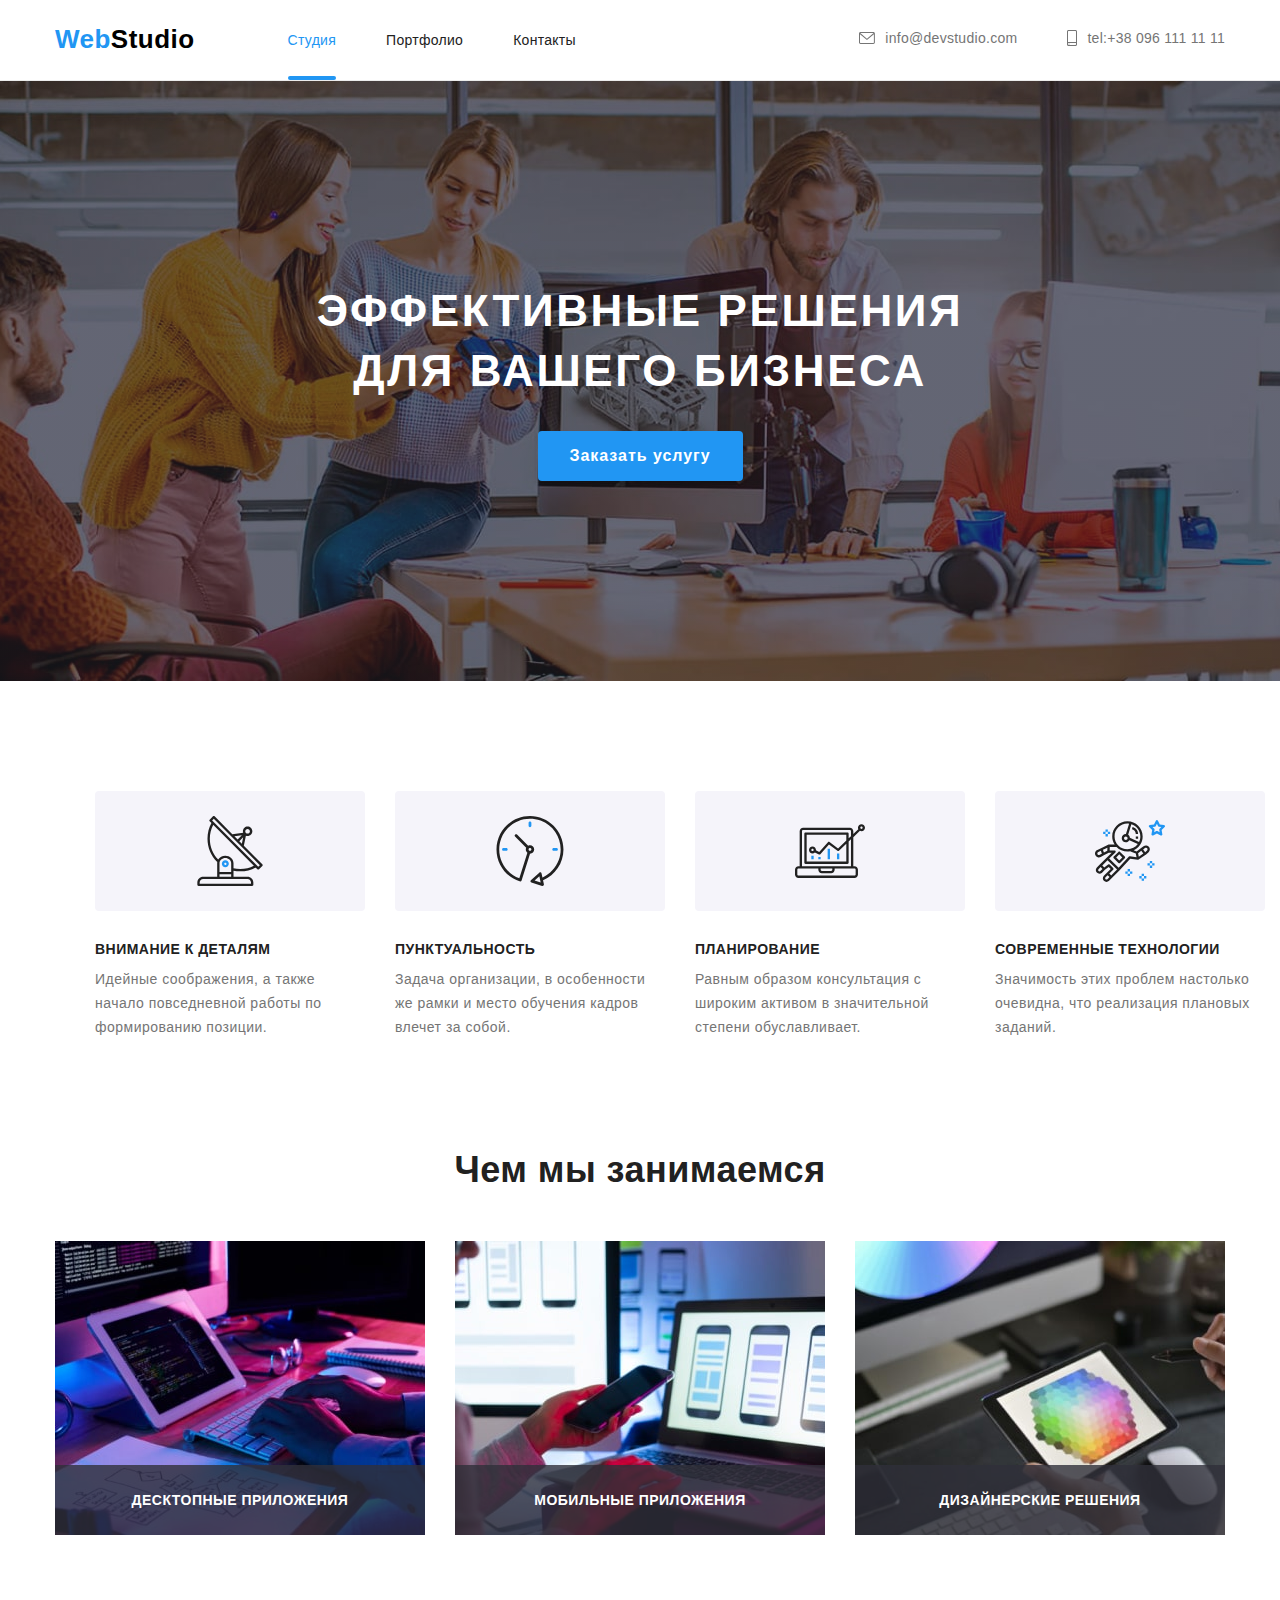
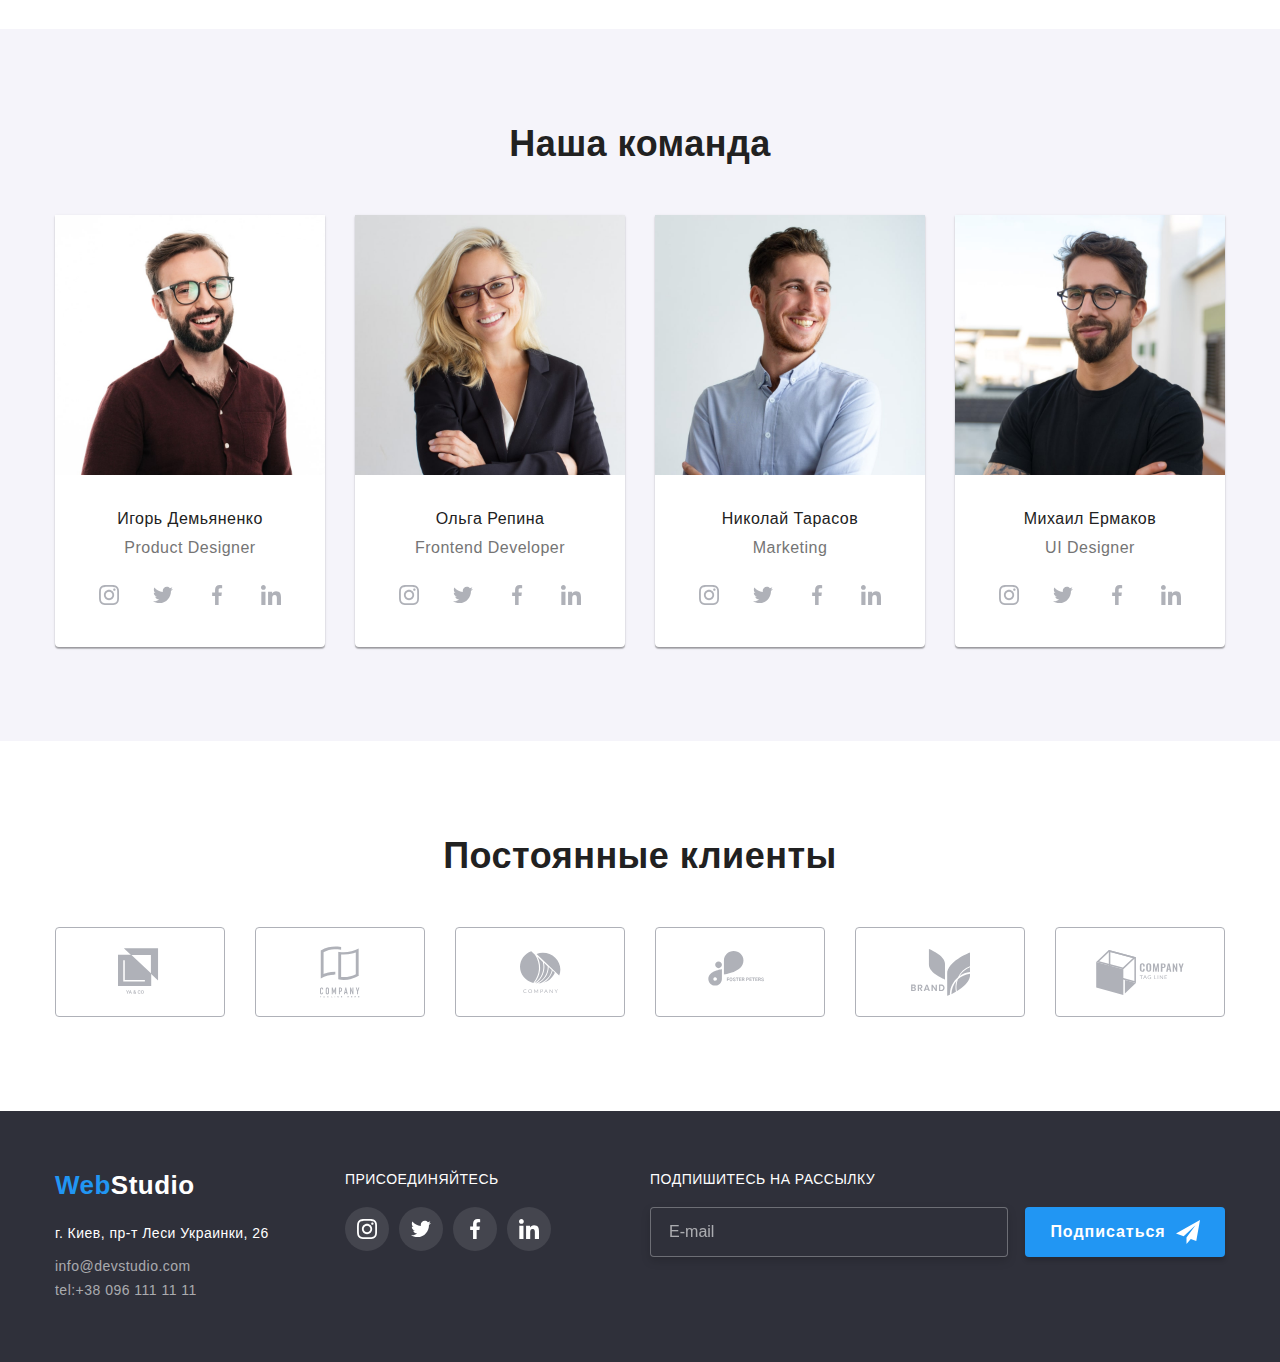
==== commit 19c9a010: "переподключила main.css" ====
--- a/index.html
+++ b/index.html
@@ -5,7 +5,7 @@
     <meta charset="UTF-8">
     <meta name="viewport" content="width=device-width, initial-scale=1.0">
     <title>Document</title>
-    <link rel="stylesheet" href="/css/main.min.css" />
+    <link rel="stylesheet" href="/css/main.css" />
     <link rel="stylesheet" href="https://cdnjs.com/libraries/modern-normalize" />
     <link rel="preconnect" href="https://fonts.gstatic.com">
     <link rel="preconnect" href="https://fonts.gstatic.com">
--- a/css/main.css
+++ b/css/main.css
@@ -0,0 +1,1467 @@
+/*! modern-normalize v1.0.0 | MIT License | https://github.com/sindresorhus/modern-normalize */
+/*
+Document
+========
+*/
+/**
+Use a better box model (opinionated).
+*/
+*,
+*::before,
+*::after {
+  -webkit-box-sizing: border-box;
+          box-sizing: border-box;
+}
+
+/**
+Use a more readable tab size (opinionated).
+*/
+:root {
+  -moz-tab-size: 4;
+  -o-tab-size: 4;
+     tab-size: 4;
+}
+
+/**
+1. Correct the line height in all browsers.
+2. Prevent adjustments of font size after orientation changes in iOS.
+*/
+html {
+  line-height: 1.15;
+  /* 1 */
+  -webkit-text-size-adjust: 100%;
+  /* 2 */
+}
+
+/*
+Sections
+========
+*/
+/**
+Remove the margin in all browsers.
+*/
+body {
+  margin: 0;
+}
+
+/**
+Improve consistency of default fonts in all browsers. (https://github.com/sindresorhus/modern-normalize/issues/3)
+*/
+body {
+  font-family: system-ui, -apple-system, "Segoe UI", Roboto, Helvetica, Arial, sans-serif, "Apple Color Emoji", "Segoe UI Emoji";
+}
+
+/*
+Grouping content
+================
+*/
+/**
+1. Add the correct height in Firefox.
+2. Correct the inheritance of border color in Firefox. (https://bugzilla.mozilla.org/show_bug.cgi?id=190655)
+*/
+hr {
+  height: 0;
+  /* 1 */
+  color: inherit;
+  /* 2 */
+}
+
+/*
+Text-level semantics
+====================
+*/
+/**
+Add the correct text decoration in Chrome, Edge, and Safari.
+*/
+abbr[title] {
+  -webkit-text-decoration: underline dotted;
+          text-decoration: underline dotted;
+}
+
+/**
+Add the correct font weight in Edge and Safari.
+*/
+b,
+strong {
+  font-weight: bolder;
+}
+
+/**
+1. Improve consistency of default fonts in all browsers. (https://github.com/sindresorhus/modern-normalize/issues/3)
+2. Correct the odd 'em' font sizing in all browsers.
+*/
+code,
+kbd,
+samp,
+pre {
+  font-family: ui-monospace,+ SFMono-Regular,+ Consolas,+ 'Liberation Mono',+ Menlo,+ monospace;
+  /* 1 */
+  font-size: 1em;
+  /* 2 */
+}
+
+/**
+Add the correct font size in all browsers.
+*/
+small {
+  font-size: 80%;
+}
+
+/**
+Prevent 'sub' and 'sup' elements from affecting the line height in all browsers.
+*/
+sub,
+sup {
+  font-size: 75%;
+  line-height: 0;
+  position: relative;
+  vertical-align: baseline;
+}
+
+sub {
+  bottom: -0.25em;
+}
+
+sup {
+  top: -0.5em;
+}
+
+/*
+Tabular data
+============
+*/
+/**
+1. Remove text indentation from table contents in Chrome and Safari. (https://bugs.chromium.org/p/chromium/issues/detail?id=999088, https://bugs.webkit.org/show_bug.cgi?id=201297)
+2. Correct table border color inheritance in all Chrome and Safari. (https://bugs.chromium.org/p/chromium/issues/detail?id=935729, https://bugs.webkit.org/show_bug.cgi?id=195016)
+*/
+table {
+  text-indent: 0;
+  /* 1 */
+  border-color: inherit;
+  /* 2 */
+}
+
+/*
+Forms
+=====
+*/
+/**
+1. Change the font styles in all browsers.
+2. Remove the margin in Firefox and Safari.
+*/
+button,
+input,
+optgroup,
+select,
+textarea {
+  font-family: inherit;
+  /* 1 */
+  font-size: 100%;
+  /* 1 */
+  line-height: 1.15;
+  /* 1 */
+  margin: 0;
+  /* 2 */
+}
+
+/**
+Remove the inheritance of text transform in Edge and Firefox.
+1. Remove the inheritance of text transform in Firefox.
+*/
+button,
+select {
+  /* 1 */
+  text-transform: none;
+}
+
+/**
+Correct the inability to style clickable types in iOS and Safari.
+*/
+button,
+[type='button'],
+[type='reset'],
+[type='submit'] {
+  -webkit-appearance: button;
+}
+
+/**
+Remove the inner border and padding in Firefox.
+*/
+::-moz-focus-inner {
+  border-style: none;
+  padding: 0;
+}
+
+/**
+Restore the focus styles unset by the previous rule.
+*/
+:-moz-focusring {
+  outline: 1px dotted ButtonText;
+}
+
+/**
+Remove the additional ':invalid' styles in Firefox.
+See: https://github.com/mozilla/gecko-dev/blob/2f9eacd9d3d995c937b4251a5557d95d494c9be1/layout/style/res/forms.css#L728-L737
+*/
+:-moz-ui-invalid {
+  box-shadow: none;
+}
+
+/**
+Remove the padding so developers are not caught out when they zero out 'fieldset' elements in all browsers.
+*/
+legend {
+  padding: 0;
+}
+
+/**
+Add the correct vertical alignment in Chrome and Firefox.
+*/
+progress {
+  vertical-align: baseline;
+}
+
+/**
+Correct the cursor style of increment and decrement buttons in Safari.
+*/
+::-webkit-inner-spin-button,
+::-webkit-outer-spin-button {
+  height: auto;
+}
+
+/**
+1. Correct the odd appearance in Chrome and Safari.
+2. Correct the outline style in Safari.
+*/
+[type='search'] {
+  -webkit-appearance: textfield;
+  /* 1 */
+  outline-offset: -2px;
+  /* 2 */
+}
+
+/**
+Remove the inner padding in Chrome and Safari on macOS.
+*/
+::-webkit-search-decoration {
+  -webkit-appearance: none;
+}
+
+/**
+1. Correct the inability to style clickable types in iOS and Safari.
+2. Change font properties to 'inherit' in Safari.
+*/
+::-webkit-file-upload-button {
+  -webkit-appearance: button;
+  /* 1 */
+  font: inherit;
+  /* 2 */
+}
+
+/*
+Interactive
+===========
+*/
+/*
+Add the correct display in Chrome and Safari.
+*/
+summary {
+  display: list-item;
+}
+
+/* roboto-regular - latin */
+@font-face {
+  font-family: 'Roboto';
+  font-style: normal;
+  font-weight: 400;
+  src: url("../fonts/roboto-v20-latin-regular.eot");
+  /* IE9 Compat Modes */
+  src: local(""), url("../fonts/roboto-v20-latin-regular.eot?#iefix") format("embedded-opentype"), url("../fonts/roboto-v20-latin-regular.woff2") format("woff2"), url("../fonts/roboto-v20-latin-regular.woff") format("woff"), url("../fonts/roboto-v20-latin-regular.ttf") format("truetype"), url("../fonts/roboto-v20-latin-regular.svg#Roboto") format("svg");
+  /* Legacy iOS */
+}
+
+/* roboto-500 - latin */
+@font-face {
+  font-family: 'Roboto';
+  font-style: normal;
+  font-weight: 500;
+  src: url("../fonts/roboto-v20-latin-500.eot");
+  /* IE9 Compat Modes */
+  src: local(""), url("../fonts/roboto-v20-latin-500.eot?#iefix") format("embedded-opentype"), url("../fonts/roboto-v20-latin-500.woff2") format("woff2"), url("../fonts/roboto-v20-latin-500.woff") format("woff"), url("../fonts/roboto-v20-latin-500.ttf") format("truetype"), url("../fonts/roboto-v20-latin-500.svg#Roboto") format("svg");
+  /* Legacy iOS */
+}
+
+/* roboto-700 - latin */
+@font-face {
+  font-family: 'Roboto';
+  font-style: normal;
+  font-weight: 700;
+  src: url("../fonts/roboto-v20-latin-700.eot");
+  /* IE9 Compat Modes */
+  src: local(""), url("../fonts/roboto-v20-latin-700.eot?#iefix") format("embedded-opentype"), url("../fonts/roboto-v20-latin-700.woff2") format("woff2"), url("../fonts/roboto-v20-latin-700.woff") format("woff"), url("../fonts/roboto-v20-latin-700.ttf") format("truetype"), url("../fonts/roboto-v20-latin-700.svg#Roboto") format("svg");
+  /* Legacy iOS */
+}
+
+/* roboto-900 - latin */
+@font-face {
+  font-family: 'Roboto';
+  font-style: normal;
+  font-weight: 900;
+  src: url("../fonts/roboto-v20-latin-900.eot");
+  /* IE9 Compat Modes */
+  src: local(""), url("../fonts/roboto-v20-latin-900.eot?#iefix") format("embedded-opentype"), url("../fonts/roboto-v20-latin-900.woff2") format("woff2"), url("../fonts/roboto-v20-latin-900.woff") format("woff"), url("../fonts/roboto-v20-latin-900.ttf") format("truetype"), url("../fonts/roboto-v20-latin-900.svg#Roboto") format("svg");
+  /* Legacy iOS */
+}
+
+/* raleway-regular - latin */
+@font-face {
+  font-family: 'Raleway';
+  font-style: normal;
+  font-weight: 400;
+  src: url("../fonts/raleway-v19-latin-regular.eot");
+  /* IE9 Compat Modes */
+  src: local(""), url("../fonts/raleway-v19-latin-regular.eot?#iefix") format("embedded-opentype"), url("../fonts/raleway-v19-latin-regular.woff2") format("woff2"), url("../fonts/raleway-v19-latin-regular.woff") format("woff"), url("../fonts/raleway-v19-latin-regular.ttf") format("truetype"), url("../fonts/raleway-v19-latin-regular.svg#Raleway") format("svg");
+  /* Legacy iOS */
+}
+
+/* raleway-700 - latin */
+@font-face {
+  font-family: 'Raleway';
+  font-style: normal;
+  font-weight: 700;
+  src: url("../fonts/raleway-v19-latin-700.eot");
+  /* IE9 Compat Modes */
+  src: local(""), url("../fonts/raleway-v19-latin-700.eot?#iefix") format("embedded-opentype"), url("../fonts/raleway-v19-latin-700.woff2") format("woff2"), url("../fonts/raleway-v19-latin-700.woff") format("woff"), url("../fonts/raleway-v19-latin-700.ttf") format("truetype"), url("../fonts/raleway-v19-latin-700.svg#Raleway") format("svg");
+  /* Legacy iOS */
+}
+
+.main-nav,
+.nav, .we-do__block .we-do__list, .comands__list, .team-link__list, .team-link__list .team-link__link, .clients .clients__link, .block-foot__list .block-foot__link {
+  display: -webkit-box;
+  display: -ms-flexbox;
+  display: flex;
+  -webkit-box-align: center;
+      -ms-flex-align: center;
+          align-items: center;
+}
+
+.our-pluses__section__list, .we-do__block .we-do__list, .comands__list, .clients__list, .block-foot__list, .portfolio__section .studio-projects__list {
+  margin: 0;
+  padding: 0;
+}
+
+body, .form__area::-webkit-input-placeholder, .block-foot__form::-webkit-input-placeholder {
+  font-family: Roboto, sans-serif;
+  font-style: normal;
+  font-weight: normal;
+}
+
+body, .form__area:-ms-input-placeholder, .block-foot__form:-ms-input-placeholder {
+  font-family: Roboto, sans-serif;
+  font-style: normal;
+  font-weight: normal;
+}
+
+body, .form__area::-ms-input-placeholder, .block-foot__form::-ms-input-placeholder {
+  font-family: Roboto, sans-serif;
+  font-style: normal;
+  font-weight: normal;
+}
+
+body, .form__area::placeholder, .block-foot__form::placeholder {
+  font-family: Roboto, sans-serif;
+  font-style: normal;
+  font-weight: normal;
+}
+
+.btn-send, .foot-btn {
+  width: 200px;
+  height: 50px;
+  border-radius: 4px;
+  letter-spacing: 0.06em;
+  font-size: 16px;
+  line-height: 30px;
+}
+
+.team-link__list .team-link__img, .block-foot__list .block-foot__img {
+  width: 20px;
+  height: 20px;
+}
+
+.we-do__block .we-do__title, .comands__title, .clients__title {
+  font-weight: bold;
+  font-size: 36px;
+  line-height: 42px;
+  text-align: center;
+  color: #212121;
+  margin: 0;
+  padding-bottom: 50px;
+}
+
+.block-foot__general2 .block-foot__title, .block-foot__general3 .block-foot__title {
+  font-weight: normal;
+  font-size: 14px;
+  line-height: 16px;
+  text-transform: uppercase;
+  color: #ffffff;
+  margin: 0;
+  padding-bottom: 20px;
+}
+
+body {
+  background-color: #ffffff;
+  color: #757575;
+  letter-spacing: 0.03em;
+  margin: 0;
+}
+
+.container {
+  width: 1200px;
+  margin-left: auto;
+  margin-right: auto;
+  padding: 0 15px;
+  -webkit-box-sizing: border-box;
+          box-sizing: border-box;
+}
+
+.visually-hidden {
+  position: absolute;
+  clip: rect(0 0 0 0);
+  width: 1px;
+  height: 1px;
+  margin: -1px;
+}
+
+ul,
+a {
+  list-style: none;
+  text-decoration: none;
+}
+
+header {
+  border-bottom: 1px solid #ececec;
+}
+
+li {
+  margin: 0;
+}
+
+img {
+  display: blok;
+  max-width: 100%;
+  height: auto;
+}
+
+.logo, .logo__header, .logo__footer {
+  font-family: Raleway, sans-serif;
+  font-weight: bold;
+  font-size: 26px;
+  color: #2196f3;
+}
+
+.logo__header {
+  color: #000000;
+}
+
+.logo__footer {
+  color: #ffffff;
+}
+
+.nav__list {
+  display: -webkit-box;
+  display: -ms-flexbox;
+  display: flex;
+  margin: 0 0 0 93px;
+  padding-left: 0;
+}
+
+.nav__list .nav__item:not(:last-child) {
+  margin-right: 50px;
+}
+
+.nav__list .nav__link {
+  display: block;
+  font-weight: 500;
+  font-size: 14px;
+  line-height: 16px;
+  letter-spacing: 0.02em;
+  color: #212121;
+  padding: 32px 0;
+  -webkit-transition: -webkit-transform 250ms cubic-bezier(0.4, 0, 0.2, 1);
+  transition: -webkit-transform 250ms cubic-bezier(0.4, 0, 0.2, 1);
+  transition: transform 250ms cubic-bezier(0.4, 0, 0.2, 1);
+  transition: transform 250ms cubic-bezier(0.4, 0, 0.2, 1), -webkit-transform 250ms cubic-bezier(0.4, 0, 0.2, 1);
+  -webkit-transition-property: background-color;
+  transition-property: background-color;
+}
+
+.nav__list .nav__link:hover,
+.nav__list .nav__link:focus,
+.nav__list .nav__link:active,
+.nav__list .nav__link.current {
+  color: #2196f3;
+}
+
+.nav__link {
+  display: inline-block;
+  position: relative;
+  text-decoration: none;
+  -webkit-transition: -webkit-transform 250ms cubic-bezier(0.4, 0, 0.2, 1);
+  transition: -webkit-transform 250ms cubic-bezier(0.4, 0, 0.2, 1);
+  transition: transform 250ms cubic-bezier(0.4, 0, 0.2, 1);
+  transition: transform 250ms cubic-bezier(0.4, 0, 0.2, 1), -webkit-transform 250ms cubic-bezier(0.4, 0, 0.2, 1);
+  -webkit-transition-property: background-color;
+  transition-property: background-color;
+}
+
+.nav__link:hover::before, .nav__link:focus::before, .nav__link:active:before, .nav__link.current::before {
+  display: block;
+  position: absolute;
+  content: "";
+  width: 100%;
+  height: 4px;
+  top: 76px;
+  background: #2196f3;
+  border-radius: 2px;
+}
+
+.contacts__list {
+  display: -webkit-box;
+  display: -ms-flexbox;
+  display: flex;
+  margin-left: auto;
+  margin-top: 0;
+  margin-bottom: 0;
+}
+
+.contacts__list .contacts__link {
+  display: -webkit-inline-box;
+  display: -ms-inline-flexbox;
+  display: inline-flex;
+  -webkit-box-pack: center;
+      -ms-flex-pack: center;
+          justify-content: center;
+  -webkit-box-align: center;
+      -ms-flex-align: center;
+          align-items: center;
+}
+
+.contacts__list .contacts__icon {
+  padding: 0;
+  margin-right: 10px;
+  fill: currentColor;
+}
+
+.contacts__list .contacts__link {
+  color: #757575;
+  font-weight: 500;
+  font-size: 14px;
+  line-height: 16px;
+  letter-spacing: 0.02em;
+  -webkit-transition: -webkit-transform 250ms cubic-bezier(0.4, 0, 0.2, 1);
+  transition: -webkit-transform 250ms cubic-bezier(0.4, 0, 0.2, 1);
+  transition: transform 250ms cubic-bezier(0.4, 0, 0.2, 1);
+  transition: transform 250ms cubic-bezier(0.4, 0, 0.2, 1), -webkit-transform 250ms cubic-bezier(0.4, 0, 0.2, 1);
+  -webkit-transition-property: background-color;
+  transition-property: background-color;
+}
+
+.contacts__list .contacts__item + .contacts__item {
+  margin-left: 50px;
+}
+
+.contacts__list .contacts__link:hover,
+.contacts__list .contacts__link:focus {
+  color: #2196f3;
+}
+
+.overlay {
+  height: 600px;
+  max-width: 1600px;
+  margin-left: auto;
+  margin-right: auto;
+  background-color: #c4c4c4;
+  background-image: -webkit-gradient(linear, left top, right top, from(rgba(47, 48, 58, 0.4)), to(rgba(47, 48, 58, 0.4))), url(/images/img-min.jpg), url(/images/img-overlay-min.jpg);
+  background-image: linear-gradient(to right, rgba(47, 48, 58, 0.4), rgba(47, 48, 58, 0.4)), url(/images/img-min.jpg), url(/images/img-overlay-min.jpg);
+  background-repeat: no-repeat;
+  background-size: cover;
+  background-position: center;
+}
+
+.backdrop {
+  position: fixed;
+  top: 0;
+  left: 0;
+  width: 100%;
+  height: 100%;
+  background-color: rgba(0, 0, 0, 0.2);
+  opacity: 1;
+  z-index: 1;
+}
+
+.backdrop.is-hidden {
+  opacity: 0;
+  pointer-events: none;
+}
+
+.backdrop__modal {
+  position: absolute;
+  top: 50%;
+  left: 50%;
+  -webkit-transform: translate(-50%, -50%);
+          transform: translate(-50%, -50%);
+  margin: auto;
+  padding: auto;
+  width: 528px;
+  height: 581px;
+  background-color: #ffffff;
+}
+
+.btn-close {
+  float: right;
+  padding: 0;
+  background-color: #ffffff;
+  border: none;
+  -webkit-transition: -webkit-transform 250ms cubic-bezier(0.4, 0, 0.2, 1);
+  transition: -webkit-transform 250ms cubic-bezier(0.4, 0, 0.2, 1);
+  transition: transform 250ms cubic-bezier(0.4, 0, 0.2, 1);
+  transition: transform 250ms cubic-bezier(0.4, 0, 0.2, 1), -webkit-transform 250ms cubic-bezier(0.4, 0, 0.2, 1);
+  -webkit-transition-property: fill;
+  transition-property: fill;
+}
+
+.btn-close .close-icon {
+  margin-top: 8px;
+  margin-right: 8px;
+  background: #ffffff;
+}
+
+.btn-close:focus, .btn-close:hover {
+  fill: #2196f3;
+  cursor: pointer;
+}
+
+.form__title {
+  width: 448px;
+  height: 23px;
+  font-weight: bold;
+  font-size: 20px;
+  line-height: 23px;
+  text-align: center;
+  color: #212121;
+  margin: 40px 40px 12px;
+  padding: 0;
+}
+
+.form__field {
+  display: inline-block;
+  position: relative;
+  padding: 0;
+  margin: 0px 40px 10px;
+  -webkit-transition: -webkit-transform 250ms cubic-bezier(0.4, 0, 0.2, 1);
+  transition: -webkit-transform 250ms cubic-bezier(0.4, 0, 0.2, 1);
+  transition: transform 250ms cubic-bezier(0.4, 0, 0.2, 1);
+  transition: transform 250ms cubic-bezier(0.4, 0, 0.2, 1), -webkit-transform 250ms cubic-bezier(0.4, 0, 0.2, 1);
+}
+
+.form__label {
+  display: block;
+}
+
+.form__input {
+  width: 448px;
+  height: 40px;
+  border: 1px solid rgba(33, 33, 33, 0.2);
+  -webkit-box-sizing: border-box;
+          box-sizing: border-box;
+  border-radius: 4px;
+  -webkit-transition: -webkit-transform 250ms cubic-bezier(0.4, 0, 0.2, 1);
+  transition: -webkit-transform 250ms cubic-bezier(0.4, 0, 0.2, 1);
+  transition: transform 250ms cubic-bezier(0.4, 0, 0.2, 1);
+  transition: transform 250ms cubic-bezier(0.4, 0, 0.2, 1), -webkit-transform 250ms cubic-bezier(0.4, 0, 0.2, 1);
+  -webkit-transition-property: border;
+  transition-property: border;
+  padding-left: 42px;
+}
+
+.form__input:focus, .form__input:hover {
+  border: 1px solid #2196f3;
+  outline: none;
+}
+
+.form__input:focus + .form__icon,
+.form__input:hover + .form__icon,
+.form__icon:focus,
+.form__icon:hover {
+  fill: #2196f3;
+}
+
+.form__svg {
+  position: relative;
+}
+
+.form__icon {
+  display: inline-block;
+  position: absolute;
+  top: 50%;
+  left: 12px;
+  -webkit-transform: translateY(-50% 50%);
+          transform: translateY(-50% 50%);
+  -webkit-transition: -webkit-transform 250ms cubic-bezier(0.4, 0, 0.2, 1);
+  transition: -webkit-transform 250ms cubic-bezier(0.4, 0, 0.2, 1);
+  transition: transform 250ms cubic-bezier(0.4, 0, 0.2, 1);
+  transition: transform 250ms cubic-bezier(0.4, 0, 0.2, 1), -webkit-transform 250ms cubic-bezier(0.4, 0, 0.2, 1);
+  -webkit-transition-property: fill;
+  transition-property: fill;
+}
+
+.text-label {
+  width: 25px;
+  height: 14px;
+  font-size: 12px;
+  line-height: 14px;
+  letter-spacing: 0.01em;
+  color: #757575;
+  float: left;
+  padding-bottom: 4px;
+}
+
+.form__area {
+  width: 448px;
+  height: 120px;
+  border: 1px solid rgba(33, 33, 33, 0.2);
+  -webkit-box-sizing: border-box;
+          box-sizing: border-box;
+  border-radius: 4px;
+  resize: none;
+  -webkit-transition: -webkit-transform 250ms cubic-bezier(0.4, 0, 0.2, 1);
+  transition: -webkit-transform 250ms cubic-bezier(0.4, 0, 0.2, 1);
+  transition: transform 250ms cubic-bezier(0.4, 0, 0.2, 1);
+  transition: transform 250ms cubic-bezier(0.4, 0, 0.2, 1), -webkit-transform 250ms cubic-bezier(0.4, 0, 0.2, 1);
+  -webkit-transition-property: border;
+  transition-property: border;
+}
+
+.form__area:hover, .form__area:focus {
+  border: 1px solid #2196f3;
+  outline: none;
+}
+
+.form__area::-webkit-input-placeholder {
+  width: 416px;
+  height: 96px;
+  padding-top: 12px;
+  padding-left: 16px;
+  font-size: 12px;
+  line-height: 14px;
+  letter-spacing: 0.01em;
+  color: rgba(117, 117, 117, 0.5);
+}
+
+.form__area:-ms-input-placeholder {
+  width: 416px;
+  height: 96px;
+  padding-top: 12px;
+  padding-left: 16px;
+  font-size: 12px;
+  line-height: 14px;
+  letter-spacing: 0.01em;
+  color: rgba(117, 117, 117, 0.5);
+}
+
+.form__area::-ms-input-placeholder {
+  width: 416px;
+  height: 96px;
+  padding-top: 12px;
+  padding-left: 16px;
+  font-size: 12px;
+  line-height: 14px;
+  letter-spacing: 0.01em;
+  color: rgba(117, 117, 117, 0.5);
+}
+
+.form__area::placeholder {
+  width: 416px;
+  height: 96px;
+  padding-top: 12px;
+  padding-left: 16px;
+  font-size: 12px;
+  line-height: 14px;
+  letter-spacing: 0.01em;
+  color: rgba(117, 117, 117, 0.5);
+}
+
+.checkbox-form {
+  position: relative;
+  margin-top: 20px;
+  margin-bottom: 30px;
+}
+
+.check-label {
+  display: inline-block;
+  font-size: 14px;
+  line-height: 24px;
+  color: #757575;
+  margin-left: 18px;
+}
+
+.link-agree {
+  font-size: 14px;
+  line-height: 24px;
+  -webkit-text-decoration-line: underline;
+          text-decoration-line: underline;
+  color: #2196f3;
+}
+
+.check-icon {
+  display: inline-block;
+  width: 16px;
+  height: 15px;
+  border: 2px solid #212121;
+  border-radius: 2px;
+  position: absolute;
+  left: 0px;
+  top: 50%;
+  -webkit-transform: translateY(-50%);
+          transform: translateY(-50%);
+  margin-left: 44px;
+  cursor: pointer;
+}
+
+.old-checkbox:checked + .check-icon {
+  border: 2px solid #2196f3;
+  background-color: #2196f3;
+  background-image: url("/images/icon-check.svg");
+  background-size: contain;
+  background-repeat: no-repeat;
+  background-origin: border-box;
+}
+
+.old-checkbox:checked ~ .form-field {
+  -webkit-transform: translateX(20px);
+          transform: translateX(20px);
+}
+
+.btn-send {
+  margin-bottom: 40px;
+  font-weight: bold;
+  color: #ffffff;
+  background: #2196f3;
+  -webkit-box-shadow: 0px 4px 4px rgba(0, 0, 0, 0.15);
+          box-shadow: 0px 4px 4px rgba(0, 0, 0, 0.15);
+  border: none;
+  -webkit-transition: -webkit-transform 250ms cubic-bezier(0.4, 0, 0.2, 1);
+  transition: -webkit-transform 250ms cubic-bezier(0.4, 0, 0.2, 1);
+  transition: transform 250ms cubic-bezier(0.4, 0, 0.2, 1);
+  transition: transform 250ms cubic-bezier(0.4, 0, 0.2, 1), -webkit-transform 250ms cubic-bezier(0.4, 0, 0.2, 1);
+  -webkit-transition-property: cursor;
+  transition-property: cursor;
+}
+
+.btn-send:focus, .btn-send:hover {
+  cursor: pointer;
+}
+
+.hero__section {
+  text-align: center;
+  -webkit-box-align: center;
+      -ms-flex-align: center;
+          align-items: center;
+  padding-top: 200px;
+  padding-bottom: 200px;
+}
+
+.hero__section .hero__title {
+  font-weight: 900;
+  font-size: 44px;
+  line-height: 60px;
+  letter-spacing: 0.06em;
+  text-transform: uppercase;
+  color: #ffffff;
+  text-align: center;
+  -webkit-box-align: center;
+      -ms-flex-align: center;
+          align-items: center;
+  margin: 0;
+}
+
+.btn {
+  font-weight: bold;
+  font-size: 16px;
+  line-height: 30px;
+  display: inline-block;
+  letter-spacing: 0.06em;
+  background-color: #2196f3;
+  color: #ffffff;
+  cursor: pointer;
+  padding: 10px 32px;
+  margin-top: 30px;
+  margin-right: 0;
+  border-style: none;
+  outline: none;
+  -webkit-box-shadow: 0px 4px 4px rgba(0, 0, 0, 0.15);
+          box-shadow: 0px 4px 4px rgba(0, 0, 0, 0.15);
+  border-radius: 4px;
+}
+
+.our-pluses__section .our-pluses__list {
+  display: -webkit-box;
+  display: -ms-flexbox;
+  display: flex;
+}
+
+.our-pluses__section {
+  padding: 94px 0;
+}
+
+.our-pluses__section .our-pluses__list .our-pluses__item:not(:last-child) {
+  margin-right: 30px;
+}
+
+.our-pluses__section__item {
+  width: 270px;
+}
+
+.our-pluses__section .our-pluses__title {
+  font-weight: bold;
+  font-size: 14px;
+  line-height: 16px;
+  text-transform: uppercase;
+  color: #212121;
+  padding-bottom: 10px;
+  margin: 0;
+}
+
+.our-pluses__section .our-pluses__description {
+  font-size: 14px;
+  line-height: 24px;
+  color: #757575;
+  margin: 0;
+}
+
+.our-pluses__section .ground-of-icons {
+  display: -webkit-inline-box;
+  display: -ms-inline-flexbox;
+  display: inline-flex;
+  width: 270px;
+  height: 120px;
+  background-color: #f5f4fa;
+  border-radius: 4px;
+  -webkit-box-align: center;
+      -ms-flex-align: center;
+          align-items: center;
+  -webkit-box-pack: center;
+      -ms-flex-pack: center;
+          justify-content: center;
+  margin-bottom: 30px;
+}
+
+.our-pluses__section .ground-of-icons .icons-of-pluses {
+  width: 70px;
+  height: 70px;
+}
+
+.we-do__block {
+  padding: 0 0 94px 0;
+}
+
+.we-do__block .we-do__list .we-do__item:not(:last-child) {
+  margin-right: 30px;
+}
+
+.we-do__block .we-do__picture {
+  display: -webkit-box;
+  display: -ms-flexbox;
+  display: flex;
+  position: relative;
+  overflow: hidden;
+}
+
+.we-do__block .we-do__picture > .we-do__text {
+  position: absolute;
+  bottom: 0;
+  left: 0;
+  margin: 0;
+  display: -webkit-inline-box;
+  display: -ms-inline-flexbox;
+  display: inline-flex;
+  -webkit-box-pack: center;
+      -ms-flex-pack: center;
+          justify-content: center;
+  -webkit-box-align: center;
+      -ms-flex-align: center;
+          align-items: center;
+  width: 370px;
+  height: 70px;
+  font-weight: bold;
+  font-size: 14px;
+  line-height: 16px;
+  text-align: center;
+  text-transform: uppercase;
+  background-color: rgba(47, 48, 58, 0.8);
+  color: #ffffff;
+}
+
+.comands {
+  display: -webkit-box;
+  display: -ms-flexbox;
+  display: flex;
+  background-color: #f5f4fa;
+  padding: 94px 0;
+}
+
+.comands .comands__list .comands__item:not(:last-child) {
+  margin-right: 30px;
+}
+
+.comands-card {
+  background: #ffffff;
+  -webkit-box-shadow: 0px 1px 3px rgba(0, 0, 0, 0.12), 0px 1px 1px rgba(0, 0, 0, 0.14), 0px 2px 1px rgba(0, 0, 0, 0.2);
+          box-shadow: 0px 1px 3px rgba(0, 0, 0, 0.12), 0px 1px 1px rgba(0, 0, 0, 0.14), 0px 2px 1px rgba(0, 0, 0, 0.2);
+  border-radius: 0px 0px 4px 4px;
+}
+
+.comands-card__name {
+  font-weight: 500;
+  font-size: 16px;
+  line-height: 19px;
+  color: #212121;
+  text-align: center;
+  padding-top: 30px;
+  margin: 0;
+}
+
+.comands-card__profession {
+  font-size: 16px;
+  line-height: 19px;
+  color: #757575;
+  text-align: center;
+  padding: 10px 0 16px;
+  margin: 0;
+}
+
+.team-link__list {
+  -webkit-box-pack: center;
+      -ms-flex-pack: center;
+          justify-content: center;
+  margin: 0;
+  padding: 0 0 30px;
+}
+
+.team-link__list .team-link__link {
+  -webkit-box-pack: center;
+      -ms-flex-pack: center;
+          justify-content: center;
+  width: 44px;
+  height: 44px;
+  background-color: #ffffff;
+  -webkit-transition: -webkit-transform 250ms cubic-bezier(0.4, 0, 0.2, 1);
+  transition: -webkit-transform 250ms cubic-bezier(0.4, 0, 0.2, 1);
+  transition: transform 250ms cubic-bezier(0.4, 0, 0.2, 1);
+  transition: transform 250ms cubic-bezier(0.4, 0, 0.2, 1), -webkit-transform 250ms cubic-bezier(0.4, 0, 0.2, 1);
+}
+
+.team-link__list .team-link__link:hover, .team-link__list .team-link__link:focus {
+  background-color: #2196f3;
+  border-radius: 50%;
+  -webkit-transition: -webkit-transform 250ms cubic-bezier(0.4, 0, 0.2, 1);
+  transition: -webkit-transform 250ms cubic-bezier(0.4, 0, 0.2, 1);
+  transition: transform 250ms cubic-bezier(0.4, 0, 0.2, 1);
+  transition: transform 250ms cubic-bezier(0.4, 0, 0.2, 1), -webkit-transform 250ms cubic-bezier(0.4, 0, 0.2, 1);
+  -webkit-transition-property: background-color;
+  transition-property: background-color;
+}
+
+.team-link__list .team-link__img {
+  fill: #afb1b8;
+  -webkit-transition: -webkit-transform 250ms cubic-bezier(0.4, 0, 0.2, 1);
+  transition: -webkit-transform 250ms cubic-bezier(0.4, 0, 0.2, 1);
+  transition: transform 250ms cubic-bezier(0.4, 0, 0.2, 1);
+  transition: transform 250ms cubic-bezier(0.4, 0, 0.2, 1), -webkit-transform 250ms cubic-bezier(0.4, 0, 0.2, 1);
+  -webkit-transition-property: background-color;
+  transition-property: background-color;
+}
+
+.team-link__list .team-link__link:hover .team-link__img,
+.team-link__list .team-link__link:focus .team-link__img {
+  fill: #ffffff;
+}
+
+.team-link__list .team-link__item:not(:last-child) {
+  margin-right: 10px;
+}
+
+.clients {
+  padding-top: 94px;
+  padding-bottom: 94px;
+}
+
+.clients__list {
+  display: -webkit-box;
+  display: -ms-flexbox;
+  display: flex;
+  -webkit-box-pack: center;
+      -ms-flex-pack: center;
+          justify-content: center;
+}
+
+.clients .clients__type:not(:last-child) {
+  margin-right: 30px;
+}
+
+.clients .clients__link {
+  -webkit-box-pack: center;
+      -ms-flex-pack: center;
+          justify-content: center;
+  width: 170px;
+  height: 90px;
+  border: 1px solid #afb1b8;
+  border-radius: 4px;
+  color: #afb1b8;
+  -webkit-transition: -webkit-transform 250ms cubic-bezier(0.4, 0, 0.2, 1);
+  transition: -webkit-transform 250ms cubic-bezier(0.4, 0, 0.2, 1);
+  transition: transform 250ms cubic-bezier(0.4, 0, 0.2, 1);
+  transition: transform 250ms cubic-bezier(0.4, 0, 0.2, 1), -webkit-transform 250ms cubic-bezier(0.4, 0, 0.2, 1);
+  -webkit-transition-property: background-color;
+  transition-property: background-color;
+}
+
+.clients .clients__link:focus, .clients .clients__link:hover {
+  color: #2196f3;
+  border-color: #2196f3;
+}
+
+.clients .clients__icon {
+  fill: currentColor;
+}
+
+.block-foot {
+  background-color: #2f303a;
+  padding-top: 60px;
+  padding-bottom: 60px;
+}
+
+.block-foot__general {
+  display: -webkit-box;
+  display: -ms-flexbox;
+  display: flex;
+  -webkit-box-pack: justify;
+      -ms-flex-pack: justify;
+          justify-content: space-between;
+}
+
+.footer-contacts__list {
+  margin: 0;
+  padding: 20px 0 0;
+}
+
+.footer-contacts__list .footer-contacts__address {
+  font-style: normal;
+  font-size: 14px;
+  line-height: 24px;
+  color: #ffffff;
+  padding-bottom: 9px;
+}
+
+.footer-contacts__list .footer-contacts__item {
+  font-size: 14px;
+  line-height: 24px;
+  color: rgba(255, 255, 255, 0.6);
+  padding-top: 9px;
+}
+
+.block-foot__general2 {
+  display: inline-block;
+  margin-left: 70px;
+  -ms-flex-wrap: wrap;
+      flex-wrap: wrap;
+}
+
+.block-foot__list {
+  display: -webkit-inline-box;
+  display: -ms-inline-flexbox;
+  display: inline-flex;
+  -ms-flex-wrap: wrap;
+      flex-wrap: wrap;
+}
+
+.block-foot__list .block-foot__item:not(:last-child) {
+  margin-right: 10px;
+}
+
+.block-foot__list .block-foot__link {
+  -webkit-box-pack: center;
+      -ms-flex-pack: center;
+          justify-content: center;
+  height: 44px;
+  width: 44px;
+  border-radius: 50%;
+  background-color: rgba(255, 255, 255, 0.1);
+  -webkit-transition: -webkit-transform 250ms cubic-bezier(0.4, 0, 0.2, 1);
+  transition: -webkit-transform 250ms cubic-bezier(0.4, 0, 0.2, 1);
+  transition: transform 250ms cubic-bezier(0.4, 0, 0.2, 1);
+  transition: transform 250ms cubic-bezier(0.4, 0, 0.2, 1), -webkit-transform 250ms cubic-bezier(0.4, 0, 0.2, 1);
+  -webkit-transition-property: background-color;
+  transition-property: background-color;
+}
+
+.block-foot__list .block-foot__link:focus, .block-foot__list .block-foot__link:hover {
+  background-color: #2196f3;
+}
+
+.block-foot__list .block-foot__img {
+  fill: #ffffff;
+}
+
+.block-foot__general3 {
+  display: inline-block;
+  margin-left: 93px;
+}
+
+.block-foot__form {
+  width: 358px;
+  height: 50px;
+  border: 1px solid rgba(255, 255, 255, 0.3);
+  -webkit-box-sizing: border-box;
+          box-sizing: border-box;
+  -webkit-filter: drop-shadow(0px 4px 4px rgba(0, 0, 0, 0.15));
+          filter: drop-shadow(0px 4px 4px rgba(0, 0, 0, 0.15));
+  border-radius: 4px;
+  background-color: #2f303a;
+  color: rgba(255, 255, 255, 0.3);
+}
+
+.block-foot__form::-webkit-input-placeholder {
+  width: 47px;
+  height: 20px;
+  padding-top: 15px;
+  padding-left: 16px;
+  font-size: 16px;
+  line-height: 20px;
+  color: rgba(255, 255, 255, 0.6);
+}
+
+.block-foot__form:-ms-input-placeholder {
+  width: 47px;
+  height: 20px;
+  padding-top: 15px;
+  padding-left: 16px;
+  font-size: 16px;
+  line-height: 20px;
+  color: rgba(255, 255, 255, 0.6);
+}
+
+.block-foot__form::-ms-input-placeholder {
+  width: 47px;
+  height: 20px;
+  padding-top: 15px;
+  padding-left: 16px;
+  font-size: 16px;
+  line-height: 20px;
+  color: rgba(255, 255, 255, 0.6);
+}
+
+.block-foot__form::placeholder {
+  width: 47px;
+  height: 20px;
+  padding-top: 15px;
+  padding-left: 16px;
+  font-size: 16px;
+  line-height: 20px;
+  color: rgba(255, 255, 255, 0.6);
+}
+
+.foot-btn {
+  display: -webkit-inline-box;
+  display: -ms-inline-flexbox;
+  display: inline-flex;
+  -webkit-box-align: center;
+      -ms-flex-align: center;
+          align-items: center;
+  -webkit-box-pack: center;
+      -ms-flex-pack: center;
+          justify-content: center;
+  background: #2196f3;
+  -webkit-box-shadow: 0px 4px 4px rgba(0, 0, 0, 0.15);
+          box-shadow: 0px 4px 4px rgba(0, 0, 0, 0.15);
+  border: none;
+  margin-left: 12px;
+  font-weight: bold;
+  text-align: center;
+  color: #ffffff;
+}
+
+.foot-btn::after {
+  content: "";
+  width: 24px;
+  height: 24px;
+  margin-left: 10px;
+  background-image: url("/images/icon-send.svg");
+  background-size: contain;
+}
+
+.btn-selection {
+  display: -webkit-box;
+  display: -ms-flexbox;
+  display: flex;
+  -webkit-box-pack: center;
+      -ms-flex-pack: center;
+          justify-content: center;
+  margin: 0 0 50px 0;
+  padding: 0;
+  border-radius: 4px;
+}
+
+.btn-selection .btn-choice {
+  font-family: Roboto, sans-serif;
+  font-weight: 500;
+  font-size: 16px;
+  line-height: 26px;
+  display: inline-block;
+  font-style: normal;
+  text-align: center;
+  color: #212121;
+  background-color: #f5f4fa;
+  cursor: pointer;
+  border: 0;
+  outline: none;
+  padding: 6px 22px;
+  border-radius: 4px;
+}
+
+.btn-selection .btn-choice:hover, .btn-selection .btn-choice:focus {
+  color: #ffffff;
+  background-color: #2196f3;
+  -webkit-transition: -webkit-transform 250ms cubic-bezier(0.4, 0, 0.2, 1);
+  transition: -webkit-transform 250ms cubic-bezier(0.4, 0, 0.2, 1);
+  transition: transform 250ms cubic-bezier(0.4, 0, 0.2, 1);
+  transition: transform 250ms cubic-bezier(0.4, 0, 0.2, 1), -webkit-transform 250ms cubic-bezier(0.4, 0, 0.2, 1);
+}
+
+.btn-selection .btn-selection__item:not(:last-child) {
+  margin-right: 8px;
+}
+
+.portfolio__section {
+  padding: 94px 0;
+}
+
+.portfolio__section .studio-projects__list {
+  display: -webkit-box;
+  display: -ms-flexbox;
+  display: flex;
+  -ms-flex-wrap: wrap;
+      flex-wrap: wrap;
+}
+
+.portfolio__section .studio-projects__item {
+  width: 370px;
+  margin-right: 30px;
+  margin-bottom: 30px;
+}
+
+.portfolio__section .studio-projects__item:nth-child(3n) {
+  margin-right: 0;
+}
+
+.portfolio__section .studio-projects__item:nth-last-child(-n + 3) {
+  margin-bottom: 0;
+}
+
+.portfolio__section .studio-projects__link:hover,
+.portfolio__section .studio-projects__link:focus {
+  display: block;
+  -webkit-box-shadow: 0px 4px 4px rgba(0, 0, 0, 0.25);
+          box-shadow: 0px 4px 4px rgba(0, 0, 0, 0.25);
+  -webkit-transition: -webkit-transform 250ms cubic-bezier(0.4, 0, 0.2, 1);
+  transition: -webkit-transform 250ms cubic-bezier(0.4, 0, 0.2, 1);
+  transition: transform 250ms cubic-bezier(0.4, 0, 0.2, 1);
+  transition: transform 250ms cubic-bezier(0.4, 0, 0.2, 1), -webkit-transform 250ms cubic-bezier(0.4, 0, 0.2, 1);
+}
+
+.portfolio__section .context-card {
+  background: #ffffff;
+  border-right: 1px solid #eeeeee;
+  border-bottom: 1px solid #eeeeee;
+  border-left: 1px solid #eeeeee;
+  -webkit-box-sizing: border-box;
+          box-sizing: border-box;
+}
+
+.portfolio__section .card-overlay__decore {
+  position: relative;
+  overflow: hidden;
+}
+
+.portfolio__section .card-overlay {
+  position: absolute;
+  top: 0;
+  left: 0;
+  display: -webkit-box;
+  display: -ms-flexbox;
+  display: flex;
+  -webkit-transform: translateY(100%);
+          transform: translateY(100%);
+  -webkit-transition: -webkit-transform 250ms cubic-bezier(0.4, 0, 0.2, 1);
+  transition: -webkit-transform 250ms cubic-bezier(0.4, 0, 0.2, 1);
+  transition: transform 250ms cubic-bezier(0.4, 0, 0.2, 1);
+  transition: transform 250ms cubic-bezier(0.4, 0, 0.2, 1), -webkit-transform 250ms cubic-bezier(0.4, 0, 0.2, 1);
+  width: 100%;
+  height: 100%;
+  background: rgba(33, 150, 243, 0.9);
+  font-size: 18px;
+  line-height: 28px;
+  color: #ffffff;
+  text-align: start;
+}
+
+.portfolio__section .card-overlay__description {
+  padding: 63px 24px;
+  margin: 0;
+}
+
+.portfolio__section .decor {
+  padding: 20px 24px;
+}
+
+.portfolio__section .decor__name {
+  font-weight: bold;
+  font-size: 18px;
+  line-height: 36px;
+  letter-spacing: 0.06em;
+  color: #212121;
+  margin: 0;
+}
+
+.portfolio__section .decor__type {
+  font-size: 16px;
+  line-height: 30px;
+  color: #757575;
+  margin: 0;
+}
+
+.portfolio__section .context-card:hover .card-overlay {
+  -webkit-transform: translateY(0);
+          transform: translateY(0);
+  opacity: 1;
+  -webkit-transition: -webkit-transform 250ms cubic-bezier(0.4, 0, 0.2, 1);
+  transition: -webkit-transform 250ms cubic-bezier(0.4, 0, 0.2, 1);
+  transition: transform 250ms cubic-bezier(0.4, 0, 0.2, 1);
+  transition: transform 250ms cubic-bezier(0.4, 0, 0.2, 1), -webkit-transform 250ms cubic-bezier(0.4, 0, 0.2, 1);
+}
+
+.portfolio__section .studio-projects__link:focus .card-overlay {
+  -webkit-transform: translateY(0);
+          transform: translateY(0);
+  opacity: 1;
+  -webkit-transition: -webkit-transform 250ms cubic-bezier(0.4, 0, 0.2, 1);
+  transition: -webkit-transform 250ms cubic-bezier(0.4, 0, 0.2, 1);
+  transition: transform 250ms cubic-bezier(0.4, 0, 0.2, 1);
+  transition: transform 250ms cubic-bezier(0.4, 0, 0.2, 1), -webkit-transform 250ms cubic-bezier(0.4, 0, 0.2, 1);
+}
+/*# sourceMappingURL=main.css.map */